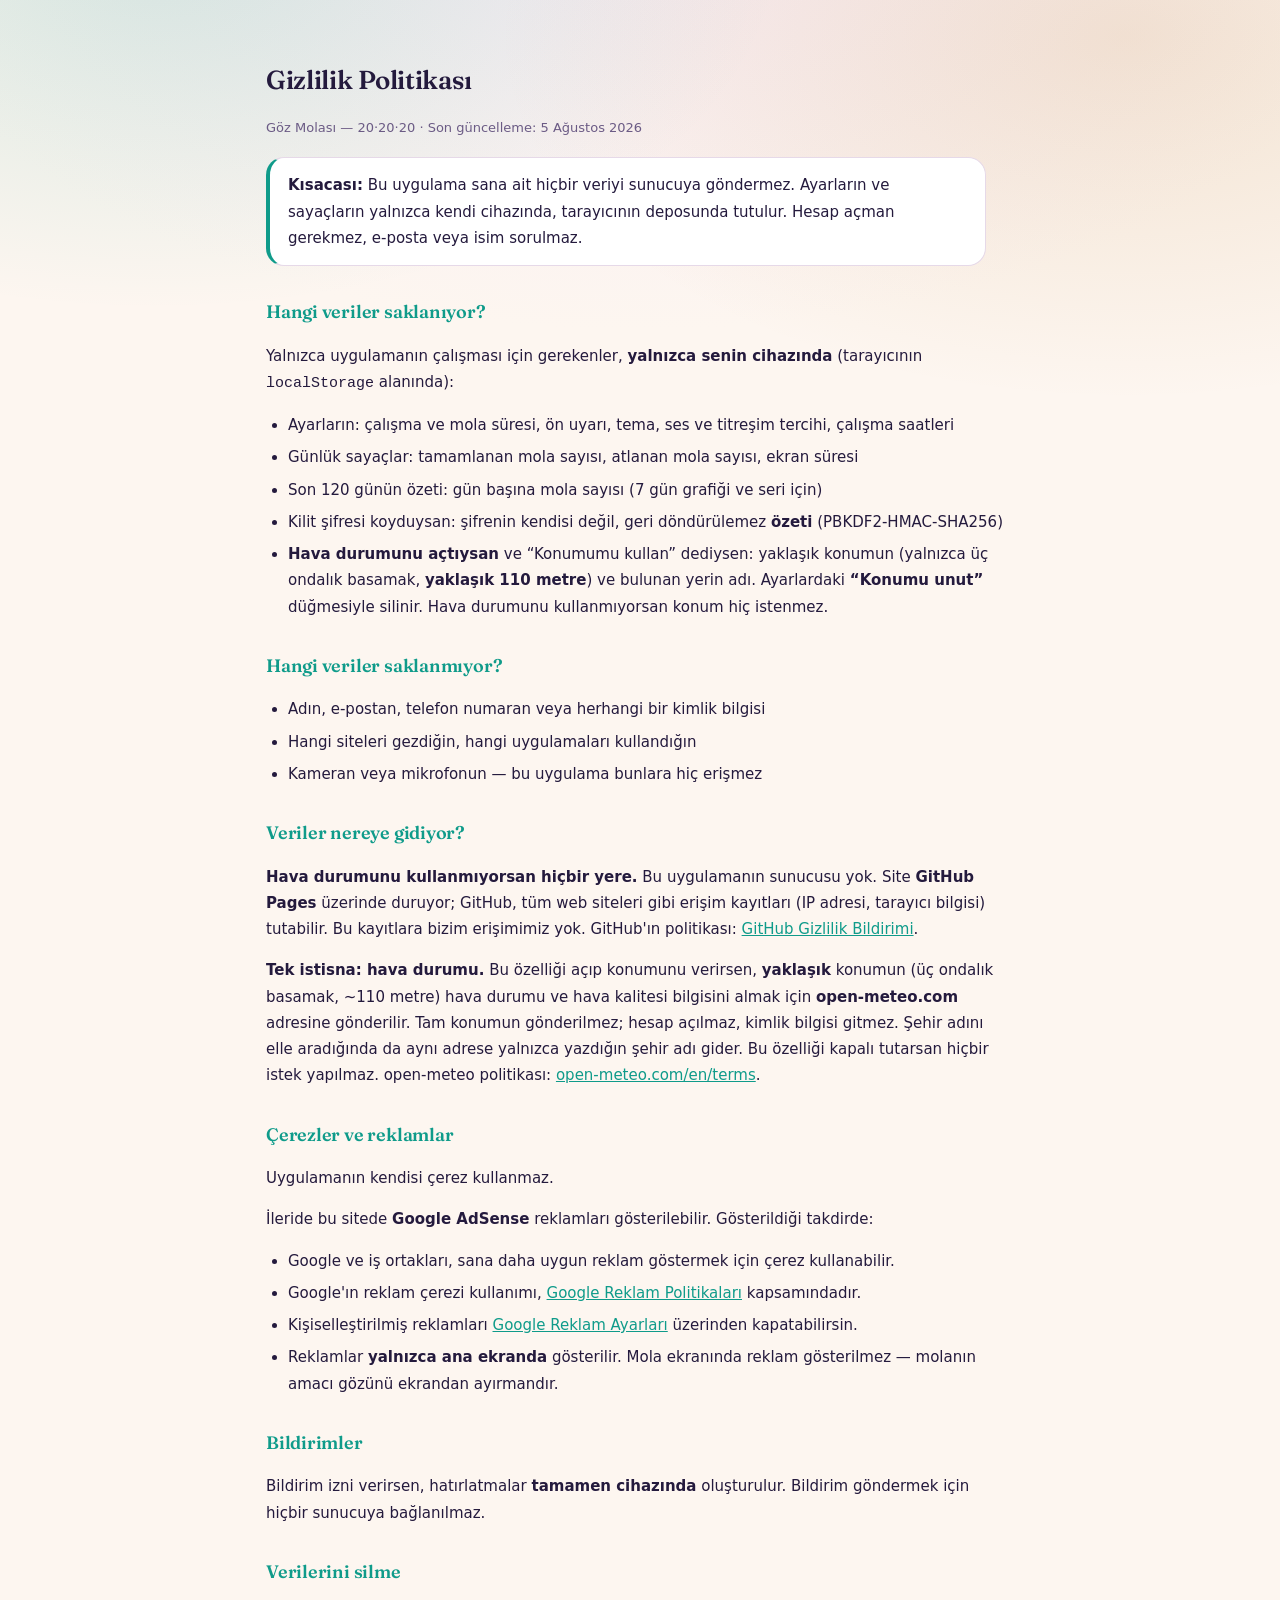
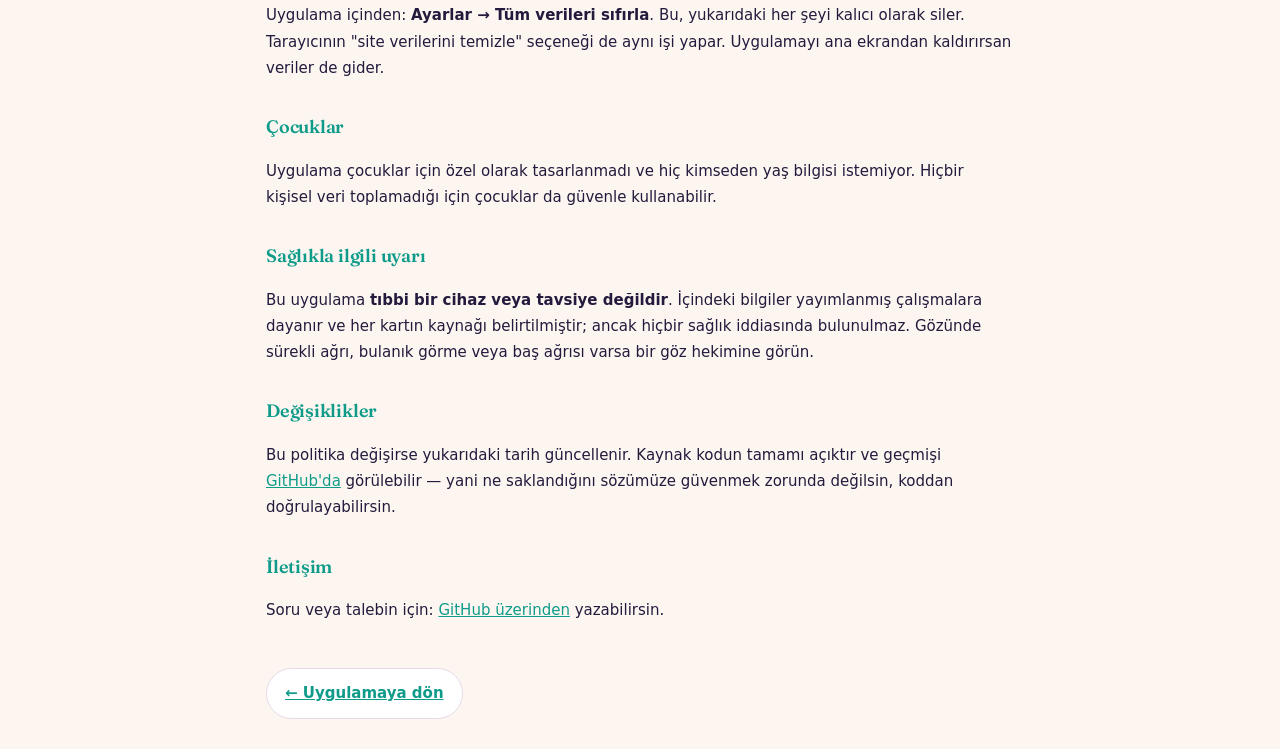
==== gizlilik.html @ 92edf92b "v244: "arka planda da say" tek dokunusluk dugme + yanlis yorum duzeltildi KULLANICI (07.09.2026): "a" ====
<!DOCTYPE html>
<html lang="tr">
<head>
<meta charset="utf-8">
<meta name="viewport" content="width=device-width, initial-scale=1, viewport-fit=cover">
<title>Gizlilik Politikası — Göz Molası</title>
<meta name="description" content="Göz Molası uygulamasının gizlilik politikası: hangi veriler saklanır, nerede saklanır, kimlerle paylaşılır.">
<meta name="theme-color" content="#141130">
<meta name="google-adsense-account" content="ca-pub-4471538043632173">
<link rel="icon" href="ikon-192.png">
<link rel="stylesheet" href="stil.css?s=v244">
<style>
  body { display: block; max-width: 780px; margin: 0 auto; }
  .metin { line-height: 1.75; font-size: 15px; }
  .metin h1 { font-size: 26px; margin: 24px 0 6px; }
  .metin h2 { font-size: 18px; margin: 30px 0 8px; color: var(--vurgu); }
  .metin p, .metin li { color: var(--yazi); }
  .metin ul { padding-left: 22px; }
  .metin li { margin-bottom: 6px; }
  .metin .tarih { color: var(--yazi-soluk); font-size: 13px; }
  .metin a { color: var(--vurgu); }
  .kutu {
    background: var(--kart); border: 1px solid var(--cizgi);
    border-left: 4px solid var(--vurgu);
    border-radius: var(--yuvarlak); padding: 14px 18px; margin: 18px 0;
  }
  .geri { display: inline-block; margin-top: 30px; }
</style>
<link rel="canonical" href="https://meteotr06.github.io/goz-molasi/gizlilik.html">
</head>
<body>
<main class="metin">
  <h1>Gizlilik Politikası</h1>
  <p class="tarih">Göz Molası — 20·20·20 · Son güncelleme: 5 Ağustos 2026</p>

  <div class="kutu">
    <b>Kısacası:</b> Bu uygulama sana ait hiçbir veriyi sunucuya göndermez.
    Ayarların ve sayaçların yalnızca kendi cihazında, tarayıcının deposunda
    tutulur. Hesap açman gerekmez, e-posta veya isim sorulmaz.
  </div>

  <h2>Hangi veriler saklanıyor?</h2>
  <p>Yalnızca uygulamanın çalışması için gerekenler, <b>yalnızca senin cihazında</b>
     (tarayıcının <code>localStorage</code> alanında):</p>
  <ul>
    <li>Ayarların: çalışma ve mola süresi, ön uyarı, tema, ses ve titreşim tercihi,
        çalışma saatleri</li>
    <li>Günlük sayaçlar: tamamlanan mola sayısı, atlanan mola sayısı, ekran süresi</li>
    <li>Son 120 günün özeti: gün başına mola sayısı (7 gün grafiği ve seri için)</li>
    <li>Kilit şifresi koyduysan: şifrenin kendisi değil, geri döndürülemez
        <b>özeti</b> (PBKDF2-HMAC-SHA256)</li>
    <li><b>Hava durumunu açtıysan</b> ve “Konumumu kullan” dediysen: yaklaşık
        konumun (yalnızca üç ondalık basamak, <b>yaklaşık 110 metre</b>) ve
        bulunan yerin adı. Ayarlardaki <b>“Konumu unut”</b> düğmesiyle silinir.
        Hava durumunu kullanmıyorsan konum hiç istenmez.</li>
  </ul>

  <h2>Hangi veriler saklanmıyor?</h2>
  <ul>
    <li>Adın, e-postan, telefon numaran veya herhangi bir kimlik bilgisi</li>
    <li>Hangi siteleri gezdiğin, hangi uygulamaları kullandığın</li>
    <li>Kameran veya mikrofonun — bu uygulama bunlara hiç erişmez</li>
  </ul>

  <h2>Veriler nereye gidiyor?</h2>
  <p><b>Hava durumunu kullanmıyorsan hiçbir yere.</b> Bu uygulamanın sunucusu yok. Site <b>GitHub Pages</b> üzerinde
     duruyor; GitHub, tüm web siteleri gibi erişim kayıtları (IP adresi, tarayıcı
     bilgisi) tutabilir. Bu kayıtlara bizim erişimimiz yok.
     GitHub'ın politikası:
     <a href="https://docs.github.com/site-policy/privacy-policies/github-privacy-statement"
        rel="noopener" target="_blank">GitHub Gizlilik Bildirimi</a>.</p>

  <p><b>Tek istisna: hava durumu.</b> Bu özelliği açıp konumunu verirsen,
     <b>yaklaşık</b> konumun (üç ondalık basamak, ~110 metre) hava durumu ve
     hava kalitesi bilgisini almak için <b>open-meteo.com</b> adresine
     gönderilir. Tam konumun gönderilmez; hesap açılmaz, kimlik bilgisi
     gitmez. Şehir adını elle aradığında da aynı adrese yalnızca yazdığın
     şehir adı gider. Bu özelliği kapalı tutarsan hiçbir istek yapılmaz.
     open-meteo politikası:
     <a href="https://open-meteo.com/en/terms" rel="noopener" target="_blank">open-meteo.com/en/terms</a>.</p>

  <h2>Çerezler ve reklamlar</h2>
  <p>Uygulamanın kendisi çerez kullanmaz.</p>
  <p>İleride bu sitede <b>Google AdSense</b> reklamları gösterilebilir. Gösterildiği
     takdirde:</p>
  <ul>
    <li>Google ve iş ortakları, sana daha uygun reklam göstermek için çerez
        kullanabilir.</li>
    <li>Google'ın reklam çerezi kullanımı,
        <a href="https://policies.google.com/technologies/ads" rel="noopener"
           target="_blank">Google Reklam Politikaları</a> kapsamındadır.</li>
    <li>Kişiselleştirilmiş reklamları
        <a href="https://adssettings.google.com" rel="noopener" target="_blank">Google
        Reklam Ayarları</a> üzerinden kapatabilirsin.</li>
    <li>Reklamlar <b>yalnızca ana ekranda</b> gösterilir. Mola ekranında reklam
        gösterilmez — molanın amacı gözünü ekrandan ayırmandır.</li>
  </ul>

  <h2>Bildirimler</h2>
  <p>Bildirim izni verirsen, hatırlatmalar <b>tamamen cihazında</b> oluşturulur.
     Bildirim göndermek için hiçbir sunucuya bağlanılmaz.</p>

  <h2>Verilerini silme</h2>
  <p>Uygulama içinden: <b>Ayarlar → Tüm verileri sıfırla</b>. Bu, yukarıdaki her şeyi
     kalıcı olarak siler. Tarayıcının "site verilerini temizle" seçeneği de aynı işi
     yapar. Uygulamayı ana ekrandan kaldırırsan veriler de gider.</p>

  <h2>Çocuklar</h2>
  <p>Uygulama çocuklar için özel olarak tasarlanmadı ve hiç kimseden yaş bilgisi
     istemiyor. Hiçbir kişisel veri toplamadığı için çocuklar da güvenle
     kullanabilir.</p>

  <h2>Sağlıkla ilgili uyarı</h2>
  <p>Bu uygulama <b>tıbbi bir cihaz veya tavsiye değildir</b>. İçindeki bilgiler
     yayımlanmış çalışmalara dayanır ve her kartın kaynağı belirtilmiştir; ancak
     hiçbir sağlık iddiasında bulunulmaz. Gözünde sürekli ağrı, bulanık görme veya
     baş ağrısı varsa bir göz hekimine görün.</p>

  <h2>Değişiklikler</h2>
  <p>Bu politika değişirse yukarıdaki tarih güncellenir. Kaynak kodun tamamı
     açıktır ve geçmişi
     <a href="https://github.com/meteotr06/goz-molasi" rel="noopener" target="_blank">GitHub'da</a>
     görülebilir — yani ne saklandığını sözümüze güvenmek zorunda değilsin,
     koddan doğrulayabilirsin.</p>

  <h2>İletişim</h2>
  <p>Soru veya talebin için:
     <a href="https://github.com/meteotr06/goz-molasi/issues" rel="noopener"
        target="_blank">GitHub üzerinden</a> yazabilirsin.</p>

  <a class="dugme geri" href="./index.html">← Uygulamaya dön</a>
</main>
</body>
</html>
---- stil.css ----
/* ============================================================
   STİL — Göz Molası
   Renkler tek yerde (:root) tanımlı. Birini değiştirince
   tüm uygulama değişir. Açık/koyu tema desteklenir.
   ============================================================ */

/* Renk seçimi bilinçli:
   Mola ekranı KOYU kalır — amaç gözü dinlendirmek, parlak bir ekran
   tam tersini yapar. Ama gri/siyah değil: gece mavisinden mora, oradan
   sıcak bir şafak tonuna giden bir gökyüzü. Vurgular sıcak (kehribar)
   ve nane yeşili; tek başına soğuk mavi klinik hissi veriyordu. */
:root {
  --zemin:       #141130;
  --zemin-2:     #1c1840;
  --kart:        #241f4d;
  --kart-2:      #2c2659;
  --cizgi:       #3a3268;
  --yazi:        #f2ecff;
  --yazi-soluk:  #a99bd0;
  --vurgu-ham:       #7ee0d2;   /* nane */
  --vurgu-koyu:  #04211c;
  --uyari-ham:       #ffc46b;   /* kehribar */
  --mola-ham:        #ffc46b;
  --mercan-ham:      #ff8f7a;
  --golge:       0 14px 38px rgba(8, 4, 30, 0.5);
  --yuvarlak:    18px;

  /* Mola ekranının gökyüzü gradyanı — her temada koyu kalır */
  --mola-1-ham: #0c1533; --mola-2-ham: #1b1a46; --mola-3-ham: #2f2154;
  --mola-4-ham: #4a2a56; --mola-5-ham: #6b3350;
  --mola-yazi: #fdf3ff; --mola-soluk: #c3a8d8;
}

/* Sistem açık temadaysa ve kullanıcı elle koyu seçmediyse */
@media (prefers-color-scheme: light) {
  :root:not([data-tema="koyu"]) {
    --zemin:      #fdf6f0;   /* sıcak krem */
    --zemin-2:    #f7ebf3;
    --kart:       #ffffff;
    --kart-2:     #f7f2fb;
    --cizgi:      #e6d9e8;
    --yazi:       #241a3d;
    --yazi-soluk: #6b5b85;
    --vurgu-ham:      #0f9b8a;
    --vurgu-koyu: #04211c;
    --uyari-ham:      #b06a12;
    --mola-ham:       #b06a12;
    --mercan-ham:     #d1543c;
    --golge:      0 12px 32px rgba(90, 50, 110, 0.13);
  }
}

/* ============================================================
   TEMALAR — masaüstü sürümüyle aynı beş palet.
   Mola ekranı her temada KOYU kalır: amaç gözü dinlendirmek,
   parlak bir ekran tam tersini yapar.
   ============================================================ */
:root[data-tema="okyanus"] {
  --zemin: #0a1826;  --zemin-2: #102538;  --kart: #16304a;  --kart-2: #1d3d5c;
  --cizgi: #28527a;  --yazi: #e9f4ff;     --yazi-soluk: #93b6d4;
  --vurgu-ham: #5fd3e8;  --vurgu-koyu: #062330; --uyari-ham: #ffb877; --mola-ham: #ffb877;
  --mercan-ham: #ff9b7a;
  --mola-1-ham: #04121f; --mola-2-ham: #0a2338; --mola-3-ham: #123a52; --mola-4-ham: #1b5266; --mola-5-ham: #2d6b6e;
  --mola-yazi: #eaf7ff; --mola-soluk: #9dc6dd;
}
:root[data-tema="orman"] {
  --zemin: #0f1c17;  --zemin-2: #152a22;  --kart: #1b382c;  --kart-2: #224638;
  --cizgi: #2f5c48;  --yazi: #ecf7f0;     --yazi-soluk: #9ec4ae;
  --vurgu-ham: #8fe08a;  --vurgu-koyu: #0a2312; --uyari-ham: #ffd27a; --mola-ham: #ffd27a;
  --mercan-ham: #ffab6b;
  --mola-1-ham: #08150f; --mola-2-ham: #0e251a; --mola-3-ham: #163a27; --mola-4-ham: #245139; --mola-5-ham: #40643a;
  --mola-yazi: #f0fbf2; --mola-soluk: #a8ceb6;
}
:root[data-tema="safak"] {
  --zemin: #1d1220;  --zemin-2: #2a1729;  --kart: #361d33;  --kart-2: #43253d;
  --cizgi: #5a3450;  --yazi: #ffeef4;     --yazi-soluk: #d3a4bb;
  --vurgu-ham: #ff9eb5;  --vurgu-koyu: #3a0d1e; --uyari-ham: #ffd08a; --mola-ham: #ffd08a;
  --mercan-ham: #ffab8f;
  --mola-1-ham: #150a16; --mola-2-ham: #2a1226; --mola-3-ham: #472034; --mola-4-ham: #6b3140; --mola-5-ham: #8f4a44;
  --mola-yazi: #fff2f6; --mola-soluk: #dbb0c2;
}

:root[data-tema="gunbatimi"] {
  --zemin: #231318;  --zemin-2: #31191c;  --kart: #3d2124;  --kart-2: #4b292a;
  --cizgi: #653a37;  --yazi: #fff0ea;     --yazi-soluk: #d5a89b;
  --vurgu-ham: #ffb08a;  --vurgu-koyu: #3a1508; --uyari-ham: #ffd68a; --mola-ham: #ffd68a;
  --mercan-ham: #ff8f6b;
  --mola-1-ham: #190b10; --mola-2-ham: #30141a; --mola-3-ham: #542323; --mola-4-ham: #7d3a2c; --mola-5-ham: #a55a36;
  --mola-yazi: #fff4ec; --mola-soluk: #dcb1a0;
}
:root[data-tema="buz"] {
  --zemin: #0d1620;  --zemin-2: #13212e;  --kart: #1a2c3d;  --kart-2: #22384c;
  --cizgi: #2f4d68;  --yazi: #eaf4fb;     --yazi-soluk: #9db8cc;
  --vurgu-ham: #a8dcf0;  --vurgu-koyu: #08202c; --uyari-ham: #ffd9a0; --mola-ham: #ffd9a0;
  --mercan-ham: #ffb38a;
  --mola-1-ham: #060e16; --mola-2-ham: #0d1c28; --mola-3-ham: #16303f; --mola-4-ham: #204558; --mola-5-ham: #365e6f;
  --mola-yazi: #f0f9ff; --mola-soluk: #a9c6d8;
}
:root[data-tema="lavanta"] {
  --zemin: #181530;  --zemin-2: #211c42;  --kart: #2b2454;  --kart-2: #352c66;
  --cizgi: #463b80;  --yazi: #f0ecff;     --yazi-soluk: #b0a4dc;
  --vurgu-ham: #c0a9ff;  --vurgu-koyu: #1b0d3d; --uyari-ham: #ffd28f; --mola-ham: #ffd28f;
  --mercan-ham: #ffa8c4;
  --mola-1-ham: #0f0c22; --mola-2-ham: #1b1640; --mola-3-ham: #2d245e; --mola-4-ham: #443577; --mola-5-ham: #61478a;
  --mola-yazi: #f6f2ff; --mola-soluk: #bfb0e4;
}
:root[data-tema="komur"] {
  --zemin: #141416;  --zemin-2: #1c1c1f;  --kart: #242427;  --kart-2: #2e2e32;
  --cizgi: #3d3d42;  --yazi: #f0f0f2;     --yazi-soluk: #a5a5ad;
  --vurgu-ham: #d8d8de;  --vurgu-koyu: #151517; --uyari-ham: #c8b48a; --mola-ham: #c8b48a;
  --mercan-ham: #c99a80;
  --mola-1-ham: #0a0a0b; --mola-2-ham: #161618; --mola-3-ham: #232326; --mola-4-ham: #323236; --mola-5-ham: #434349;
  --mola-yazi: #f4f4f6; --mola-soluk: #adadb5;
}

/* Paletteki üç boşluk: sıcak kırmızı, sıcak nötr ve ikinci bir
   açık tema. Kömür renksiz ve soğuk; bakır onun sıcak karşılığı. */
/* Simgenin paletiyle aynı: alacakaranlıkta su. Doygunluk bilerek
   düşük — uygulamanın işi gözü dinlendirmek, uyarmak değil. */
:root[data-tema="dinginlik"] {
  --zemin: #102830;  --zemin-2: #16353f;  --kart: #1c4149;  --kart-2: #234e57;
  --cizgi: #2f646c;  --yazi: #e8f2ef;     --yazi-soluk: #9fbfba;
  --vurgu-ham: #8fd8c8; --vurgu-koyu: #06231f;
  --uyari-ham: #f0cfa0; --mola-ham: #f0cfa0; --mercan-ham: #e8a38f;
  --mola-1-ham: #081a20; --mola-2-ham: #0f2b33; --mola-3-ham: #174049;
  --mola-4-ham: #21575e; --mola-5-ham: #2f6f70;
  --mola-yazi: #eef7f4; --mola-soluk: #a8c9c4;
}

:root[data-tema="kiraz"] {
  --zemin: #1a0f14;  --zemin-2: #26151b;  --kart: #331b22;  --kart-2: #40232a;
  --cizgi: #57323a;  --yazi: #ffeef1;     --yazi-soluk: #d0a3ac;
  --vurgu-ham: #ff9aa8; --vurgu-koyu: #3d0d18;
  --uyari-ham: #ffcf8a; --mola-ham: #ffcf8a; --mercan-ham: #ff8f80;
  --mola-1-ham: #120810; --mola-2-ham: #241019; --mola-3-ham: #401b26;
  --mola-4-ham: #612635; --mola-5-ham: #8a3a44;
  --mola-yazi: #fff0f3; --mola-soluk: #d9adb8;
}
:root[data-tema="bakir"] {
  --zemin: #191512;  --zemin-2: #221d18;  --kart: #2c251e;  --kart-2: #372e26;
  --cizgi: #4b3f33;  --yazi: #f8f2e9;     --yazi-soluk: #bfae97;
  --vurgu-ham: #e8b478; --vurgu-koyu: #2a1a0a;
  --uyari-ham: #f5d49a; --mola-ham: #f5d49a; --mercan-ham: #e09a75;
  --mola-1-ham: #0f0c09; --mola-2-ham: #1b1611; --mola-3-ham: #2b231a;
  --mola-4-ham: #3e3123; --mola-5-ham: #56422c;
  --mola-yazi: #fbf5ec; --mola-soluk: #c4b39c;
}
:root[data-tema="kagit"] {
  --zemin: #faf7f2;  --zemin-2: #f2ede4;  --kart: #ffffff;  --kart-2: #f7f3ec;
  --cizgi: #e2dace;  --yazi: #2a2620;     --yazi-soluk: #6b6252;
  --vurgu-ham: #0f9280; --vurgu-koyu: #00120e;
  --uyari-ham: #9a6410; --mola-ham: #9a6410; --mercan-ham: #b8503a;
  --golge: 0 12px 32px rgba(90, 70, 40, 0.12);
  --mola-1-ham: #0f0c09; --mola-2-ham: #1b1611; --mola-3-ham: #2b231a;
  --mola-4-ham: #3e3123; --mola-5-ham: #56422c;
  --mola-yazi: #fbf5ec; --mola-soluk: #c4b39c;
}

/* ---- AÇIK TEMALAR ----
   Uygulama ilk açıldığında beyaz gelir. Ana ekranın aydınlık olması
   mola ekranıyla çelişmiyor: mola ekranı HER temada koyu kalıyor,
   çünkü asıl iş orada. */
:root[data-tema="beyaz"] {
  --zemin: #ffffff;  --zemin-2: #f4f6f7;  --kart: #ffffff;  --kart-2: #f2f5f6;
  --cizgi: #dfe5e6;  --yazi: #16232a;     --yazi-soluk: #5a6b72;
  --vurgu-ham: #0f8c78; --vurgu-koyu: #00120e;
  --uyari-ham: #9a6410; --mola-ham: #9a6410; --mercan-ham: #b8503a;
  --golge: 0 10px 28px rgba(22, 40, 48, 0.10);
  --mola-1-ham: #081a20; --mola-2-ham: #0f2b33; --mola-3-ham: #174049;
  --mola-4-ham: #21575e; --mola-5-ham: #2f6f70;
  --mola-yazi: #eef7f4; --mola-soluk: #a8c9c4;
}
:root[data-tema="kum"] {
  --zemin: #fbf7f0;  --zemin-2: #f4ede1;  --kart: #ffffff;  --kart-2: #f7f1e7;
  --cizgi: #e5dccb;  --yazi: #2b2419;     --yazi-soluk: #6d6151;
  /* Ölçtüm: #a06a12 + koyu yazı 4.01 veriyordu (eşik 4.5).
     Vurgu bir tık koyulaşıp yazı beyaza döndü: 5.62. */
  --vurgu-ham: #8f5d0c; --vurgu-koyu: #ffffff;
  --uyari-ham: #8a5a1c; --mola-ham: #8a5a1c; --mercan-ham: #b05436;
  --golge: 0 10px 28px rgba(90, 70, 40, 0.11);
  --mola-1-ham: #100c07; --mola-2-ham: #1d160e; --mola-3-ham: #2f2317;
  --mola-4-ham: #453221; --mola-5-ham: #5e442b;
  --mola-yazi: #fbf5ec; --mola-soluk: #c8b69c;
}
:root[data-tema="gokyuzu"] {
  --zemin: #f6faff;  --zemin-2: #eaf2fb;  --kart: #ffffff;  --kart-2: #eff5fd;
  --cizgi: #d8e4f2;  --yazi: #17222f;     --yazi-soluk: #566577;
  --vurgu-ham: #1668a8; --vurgu-koyu: #ffffff;
  --uyari-ham: #96590d; --mola-ham: #96590d; --mercan-ham: #b04a49;
  --golge: 0 10px 28px rgba(30, 60, 100, 0.11);
  --mola-1-ham: #071019; --mola-2-ham: #0d1e2e; --mola-3-ham: #163047;
  --mola-4-ham: #204561; --mola-5-ham: #2f5d78;
  --mola-yazi: #eff6fd; --mola-soluk: #a6c0d8;
}
:root[data-tema="zeytin"] {
  --zemin: #f7f8f1;  --zemin-2: #edf0e3;  --kart: #ffffff;  --kart-2: #f2f5ea;
  --cizgi: #dde2ce;  --yazi: #1f2718;     --yazi-soluk: #5c6650;
  /* Ölçtüm: #4c7a26 + koyu yazı 3.64 veriyordu. Beyaz yazı: 6.25. */
  --vurgu-ham: #436b20; --vurgu-koyu: #ffffff;
  --uyari-ham: #8d6410; --mola-ham: #8d6410; --mercan-ham: #a85a34;
  --golge: 0 10px 28px rgba(60, 80, 40, 0.11);
  --mola-1-ham: #0b1109; --mola-2-ham: #151f11; --mola-3-ham: #23331b;
  --mola-4-ham: #344828; --mola-5-ham: #4a5f34;
  --mola-yazi: #f2f7ee; --mola-soluk: #b3c4a6;
}

/* Kullanıcı ayarlardan elle açık tema seçtiyse */
:root[data-tema="acik"] {
  --zemin:      #fdf6f0;
  --zemin-2:    #f7ebf3;
  --kart:       #ffffff;
  --kart-2:     #f7f2fb;
  --cizgi:      #e6d9e8;
  --yazi:       #241a3d;
  --yazi-soluk: #6b5b85;
  --vurgu-ham:      #0f9b8a;
  --vurgu-koyu: #04211c;
  --uyari-ham:      #b06a12;
  --mola-ham:       #b06a12;
  --mercan-ham:     #d1543c;
  --golge:      0 12px 32px rgba(90, 50, 110, 0.13);
  /* Açık tema seçilse bile mola ekranı koyu kalır: göz dinlenecek */
  --mola-1-ham: #101a33; --mola-2-ham: #1d2a4d; --mola-3-ham: #2f3d63;
  --mola-4-ham: #455073; --mola-5-ham: #5c6482;
  --mola-yazi: #f4f8ff; --mola-soluk: #b9c6e0;
}

/* ============================================================
   CANLILIK

   Tema paletleri yukarıda HAM olarak duruyor (--vurgu-ham vb.).
   Gerçek renkler burada, kullanıcının seçtiği canlılığa göre
   türetiliyor.

   Neden OKLCH? Bu renk uzayında "l" algılanan açıklık, "c" ise
   doygunluk. Yalnızca c'yi çarpıyoruz, l'ye dokunmuyoruz — yani
   renk canlanır ya da soluklaşır ama yazı/zemin kontrastı yerinde
   kalır. RGB'de doygunluğu artırmak açıklığı da kaydırıyor ve
   okunaklılık bozuluyordu.

   Desteklemeyen tarayıcı ham rengi olduğu gibi alır; hiçbir şey
   bozulmaz, sadece kaydırıcı işe yaramaz.
   ============================================================ */
:root {
  --canlilik: 1;

  --vurgu:  var(--vurgu-ham);
  --uyari:  var(--uyari-ham);
  --mercan: var(--mercan-ham);
  --mola:   var(--mola-ham);
  --mola-1: var(--mola-1-ham); --mola-2: var(--mola-2-ham);
  --mola-3: var(--mola-3-ham); --mola-4: var(--mola-4-ham);
  --mola-5: var(--mola-5-ham);
}

@supports (color: oklch(from white l c h)) {
  :root {
    --vurgu:  oklch(from var(--vurgu-ham)  l calc(c * var(--canlilik)) h);
    --uyari:  oklch(from var(--uyari-ham)  l calc(c * var(--canlilik)) h);
    --mercan: oklch(from var(--mercan-ham) l calc(c * var(--canlilik)) h);
    --mola:   oklch(from var(--mola-ham)   l calc(c * var(--canlilik)) h);

    /* Mola ekranının gökyüzü gradyanı da canlılığa uyuyor.
       Burada çarpanı biraz kısıyoruz: mola ekranı 20 saniye boyunca
       tam ekran duruyor, en canlı ayarda bile gözü yormamalı. */
    --mola-1: oklch(from var(--mola-1-ham) l calc(c * (1 + (var(--canlilik) - 1) * 0.6)) h);
    --mola-2: oklch(from var(--mola-2-ham) l calc(c * (1 + (var(--canlilik) - 1) * 0.6)) h);
    --mola-3: oklch(from var(--mola-3-ham) l calc(c * (1 + (var(--canlilik) - 1) * 0.6)) h);
    --mola-4: oklch(from var(--mola-4-ham) l calc(c * (1 + (var(--canlilik) - 1) * 0.6)) h);
    --mola-5: oklch(from var(--mola-5-ham) l calc(c * (1 + (var(--canlilik) - 1) * 0.6)) h);
  }
}


* { box-sizing: border-box; }

html, body { margin: 0; padding: 0; }

body {
  background:
    radial-gradient(900px 520px at 12% -6%, color-mix(in srgb, var(--vurgu) 16%, transparent), transparent 70%),
    radial-gradient(900px 520px at 88% 4%, color-mix(in srgb, var(--uyari) 14%, transparent), transparent 70%),
    radial-gradient(1100px 600px at 50% -10%, var(--zemin-2), transparent 70%),
    var(--zemin);
  background-attachment: fixed;
  /* Uygulama gibi dursun: metin seçimi ve sürükleyerek yenileme kapalı */
  -webkit-user-select: none;
  user-select: none;
  overscroll-behavior-y: contain;
  color: var(--yazi);
  font-family: "Segoe UI", system-ui, -apple-system, Roboto, "Helvetica Neue", sans-serif;
  -webkit-font-smoothing: antialiased;
  display: flex;
  flex-direction: column;
  align-items: center;
  min-height: 100dvh;          /* mobil tarayıcı çubuğunu hesaba katar */
  /* Telefonun çentiği ve alt çubuğu içeriği kesmesin.
     DİKKAT: bu satırlar kısayol `padding`ten SONRA gelmeli, yoksa
     kısayol bunları eziyor ve çentik koruması hiç çalışmıyor. */
  padding: max(18px, env(safe-area-inset-top))
           max(16px, env(safe-area-inset-right))
           max(32px, env(safe-area-inset-bottom))
           max(16px, env(safe-area-inset-left));
  gap: 16px;
  overflow-x: hidden;
  -webkit-tap-highlight-color: transparent;
}

/* ---------------- Üst şerit ---------------- */
.ust {
  width: 100%;
  max-width: 720px;
  display: flex;
  align-items: center;
  gap: 10px;
}
.marka {
  display: flex;
  align-items: center;
  gap: 10px;
  font-weight: 700;
  letter-spacing: 0.2px;
  margin-right: auto;
}
.marka img { width: 30px; height: 30px; border-radius: 8px; }
.marka small {
  display: block;
  font-weight: 500;
  font-size: 0.6875rem;
  color: var(--yazi-soluk);
  letter-spacing: 0.6px;
}

/* ---------------- Düğmeler ---------------- */
.dugme {
  appearance: none;
  border: 1px solid var(--cizgi);
  background: var(--kart);
  color: var(--yazi);
  font: inherit;
  font-weight: 600;
  padding: 11px 18px;
  border-radius: 999px;
  cursor: pointer;
  transition: transform 0.12s ease, background 0.2s ease, border-color 0.2s ease;
  display: inline-flex;
  align-items: center;
  gap: 8px;
  min-height: 44px;            /* parmakla rahat basılsın */
}
.dugme:hover { border-color: var(--vurgu); }
.dugme:active { transform: scale(0.97); }
.dugme:focus-visible { outline: 3px solid var(--vurgu); outline-offset: 2px; }
.dugme.ana {
  background: var(--vurgu);
  border-color: var(--vurgu);
  /* Yazi rengi SABIT DEGIL: kullanici kendi vurgu rengini secebiliyor
     ve `--vurgu` burada ZEMIN. Sabit koyu yazi, koyu bir vurguda
     okunmaz kaliyordu - olculdu: #111111 vurguda karsitlik 1,04.
     `--vurgu-yazi` JS'te rengin parlakligindan hesaplaniyor; ayarli
     degilse eski sabit deger yedek olarak kaliyor. */
  color: var(--vurgu-yazi, #001a16);
}
/* İkincil, dar düğmeler — yine de parmakla basılabilir kalsın */
.dugme.kucuk { padding: 9px 14px; min-height: 40px; font-size: 0.8125rem; }
.dugme.sade { background: transparent; }
/* min-width ve flex-shrink:0 SART. width:44px yaziyordu ama ust serit
   bir flex satiri; dar ekranda tarayici dugmeleri 41px'e kadar
   sikistiriyordu. WCAG 2.5.8 alt siniri 44x44. */
.dugme.yuvarlak {
  padding: 11px; width: 44px; min-width: 44px; min-height: 44px;
  flex: 0 0 auto; justify-content: center;
}

/* ---------------- Sayaç kartı ---------------- */
.sayac-kart {
  width: 100%;
  max-width: 720px;
  background: linear-gradient(155deg, var(--kart-2), var(--kart) 60%);
  border: 1px solid var(--cizgi);
  border-radius: 28px;
  box-shadow: var(--golge);
  padding: 28px 22px 24px;
  display: flex;
  flex-direction: column;
  align-items: center;
  gap: 16px;
}

.halka-kutu { position: relative; width: min(66vw, 260px); aspect-ratio: 1; }
/* Halkanın arkasında yumuşak ışık — düz zemin cansız duruyordu */
.halka-kutu::before {
  content: "";
  position: absolute;
  inset: 12%;
  border-radius: 50%;
  background: radial-gradient(circle, color-mix(in srgb, var(--vurgu) 26%, transparent), transparent 68%);
  pointer-events: none;
}
.halka { width: 100%; height: 100%; transform: rotate(-90deg); }
.halka .iz   { fill: none; stroke: var(--cizgi); stroke-width: 10; }
.halka .dolu {
  fill: none;
  stroke: var(--vurgu);
  stroke-width: 10;
  stroke-linecap: round;
  transition: stroke-dashoffset 0.25s linear, stroke 0.4s ease;
}
body[data-durum="uyari"] .halka .dolu { stroke: var(--uyari); }

.halka-ic {
  position: absolute;
  inset: 0;
  display: flex;
  flex-direction: column;
  align-items: center;
  justify-content: center;
  gap: 2px;
}
.sure {
    /* CLAMP ALT SINIRLARI BILEREK px.

     px->rem donusumunde bunlar da rem yapilmisti. Olculdu
     (28.08.2026, 360x640 + %200 yazi): alt sinir kokle buyuyunce
     taban 38px yerine 76px oluyor; sayac halkasi (`.halka-ic`)
     238px'e cikip sikisamiyor ve sayfayi YATAY KAYDIRIYOR.

     Bu alti bildirim zaten duyarli - ortadaki `vw`/`vh` ekrana gore
     olcekliyor. Kullanicinin "yazilari buyut" ayarinin asil hedefi
     govde yazisi; ekran boyu sayaci ayrica buyutmek gerekmiyor. */
  font-size: clamp(38px, 12vw, 56px);
  font-weight: 700;
  font-variant-numeric: tabular-nums;
  letter-spacing: -1px;
  line-height: 1;
}
.durum-yazi {
  font-size: 0.8125rem;
  color: var(--yazi-soluk);
  text-transform: uppercase;
  letter-spacing: 1.4px;
  font-weight: 600;
}

.dugme-sirasi { display: flex; flex-wrap: wrap; gap: 10px; justify-content: center; }

/* ---------------- İstatistik ---------------- */
.istatistik {
  width: 100%;
  max-width: 720px;
  display: grid;
  grid-template-columns: repeat(3, 1fr);
  gap: 10px;
}
.kutucuk {
  background: linear-gradient(160deg, var(--kart-2), var(--kart));
  border: 1px solid var(--cizgi);
  border-radius: var(--yuvarlak);
  padding: 16px 12px;
  text-align: center;
  box-shadow: 0 4px 14px rgba(8, 4, 30, 0.22);
}
.kutucuk b {
  display: block;
  font-size: 1.375rem;
  font-variant-numeric: tabular-nums;
  letter-spacing: -0.4px;
}
.kutucuk span { font-size: 0.75rem; color: var(--yazi-soluk); }

/* ---------------- Son 7 gün ---------------- */
.hafta-kart {
  width: 100%;
  max-width: 720px;
  background: linear-gradient(160deg, var(--kart-2), var(--kart));
  border: 1px solid var(--cizgi);
  border-radius: var(--yuvarlak);
  padding: 16px 18px 14px;
  box-shadow: 0 4px 14px rgba(8, 4, 30, 0.22);
}
.hafta-ust {
  display: flex;
  align-items: center;
  justify-content: space-between;
  gap: 10px;
  margin-bottom: 14px;
}
.hafta-ust h3 { margin: 0; font-size: 0.9375rem; }
.seri { font-size: 0.8125rem; font-weight: 700; color: var(--vurgu); white-space: nowrap; }

/* ---------------- Son 7 gün grafiği ----------------
   Satır yükseklikleri SABİT: sayı 15px, çubuk alanı 92px, gün adı 16px.
   Böylece çubuğun %'si sadece çubuk alanına göre hesaplanıyor ve hedef
   çizgisi tam olması gereken yere oturuyor. (Önceden çubuk tüm hücrenin
   %'siydi, etiketler de aynı hücredeydi; hedef çizgisi ancak
   "calc(%X - Ypx + 18px)" gibi bir düzeltmeyle tutturulabiliyordu.) */
.hafta-grafik {
  --cubuk-alan: 92px;
  position: relative;
  display: grid;
  grid-template-columns: repeat(7, 1fr);
  gap: 6px;
}
.gun {
  display: grid;
  grid-template-rows: 15px var(--cubuk-alan) 16px;
  align-items: end;
  justify-items: center;
  gap: 4px;
}
.cubuk-alan { position: relative; width: 100%; height: 100%; display: flex; align-items: flex-end; justify-content: center; }
.gun i {
  display: block;
  width: 100%;
  max-width: 34px;
  border-radius: 6px 6px 3px 3px;
  background: var(--cizgi);
  min-height: 3px;
  transition: height .4s ease, background-color .3s ease;
}
.gun.hedefte i { background: var(--vurgu); }
.gun.bugun i    { background: var(--uyari); }
.gun.bugun.hedefte i { background: var(--vurgu); }
.gun b { font-size: 0.6875rem; font-variant-numeric: tabular-nums; color: var(--yazi-soluk); }
.gun.hedefte b { color: var(--vurgu); }
.gun span { font-size: 0.6875rem; color: var(--yazi-soluk); }
.gun.bugun span { color: var(--yazi); font-weight: 700; }

/* Hedef çizgisi — çubuk alanının içinde, JS yüzdeyi veriyor.
   19px = gün adı satırı (16) + boşluk (4) eksi 1px kenarlık payı. */
/* Ortalama çizgisi: DÜZ ve vurgu renginde.
   Hedef çizgisi kesikli ve soluk; iki kesikli çizgi yan yana ayırt
   edilemezdi. Renk tek başına anlatmıyor — biçim de farklı. */
.ortalama-cizgi {
  position: absolute;
  left: 0; right: 0;
  bottom: calc(19px + var(--ort-oran, .5) * var(--cubuk-alan));
  border-top: 2px solid var(--vurgu);
  opacity: .40;
  pointer-events: none;
}

.hedef-cizgi {
  position: absolute;
  left: 0; right: 0;
  bottom: calc(19px + var(--hedef-oran, .5) * var(--cubuk-alan));
  border-top: 1px dashed var(--yazi-soluk);
  opacity: .45;
  pointer-events: none;
}

/* Hiç veri yokken 7 tane 3 piksellik kütük göstermek bozuk duruyordu */
.hafta-bos {
  grid-column: 1 / -1;          /* yoksa 7 sütunlu grid'in ilk sütununa sıkışıyor */
  margin: 0;
  display: flex; align-items: center; justify-content: center;
  height: calc(var(--cubuk-alan, 92px) + 35px);
  padding: 0 12px;
  font-size: 0.8125rem; line-height: 1.5; text-align: center;
  color: var(--yazi-soluk);
}

@media (prefers-reduced-motion: reduce) {
  .gun i { transition: none; }
}

/* ---------------- Bilgi kartı (ana ekran) ---------------- */
.bilgi-kart {
  width: 100%;
  max-width: 720px;
  background: var(--kart);
  border: 1px solid var(--cizgi);
  border-left: 4px solid var(--vurgu);
  border-radius: var(--yuvarlak);
  padding: 16px 18px;
}
.bilgi-kart h3 { margin: 0 0 6px; font-size: 0.9375rem; }

/* "NELER DEGISTI" KARTI. `index.html` ve `arayuz.js` `.kutu` ve
   `.kutu-baslik` siniflarini kullaniyordu ama stil dosyasinda BU
   SECICILER HIC YOKTU: bolum, ustundeki butun bilgi kartlarinin
   aksine cercevesiz, zeminsiz ve genisligi sinirsiz duruyordu.
   Ayni gorunum icin ayni degerler -- `.bilgi-kart` ile birebir. */
.kutu {
  width: 100%;
  max-width: 720px;
  background: var(--kart);
  border: 1px solid var(--cizgi);
  border-left: 4px solid var(--vurgu);
  border-radius: var(--yuvarlak);
  padding: 16px 18px;
}
.kutu-baslik { margin: 0 0 6px; font-size: 0.9375rem; }

/* SAAT CIFTI. Ucu de ayni isi yapiyor ama ikisi satir ici stille,
   biri hic stilsiz yazilmisti: hafta sonu cifti bosluksuz ve
   ayirac siz duruyordu. Tek tanim, uc yer. */
.saat-ikili {
  display: flex;
  gap: 8px;
  align-items: center;
}
.bilgi-kart p  { margin: 0; font-size: 0.875rem; line-height: 1.55; color: var(--yazi-soluk); }
.kaynak { display: block; margin-top: 8px; font-size: 0.71875rem; color: var(--yazi-soluk); opacity: 0.85; }

/* ---------------- Uyarı balonu ---------------- */
.uyari-balon {
  position: fixed;
  left: 50%;
  bottom: 24px;
  transform: translate(-50%, 140%);
  z-index: 40;
  background: var(--kart);
  border: 1px solid var(--uyari);
  border-radius: 999px;
  box-shadow: var(--golge);
  padding: 12px 14px 12px 20px;
  display: flex;
  align-items: center;
  gap: 14px;
  transition: transform 0.35s cubic-bezier(0.2, 0.9, 0.3, 1.2),
              visibility 0s 0.35s;
  /* KAPALIYKEN SEKME SIRASINDAN DA CIKIYOR.
     Balon yalnizca ekran DISINA itiliyordu; `visibility` acik kaldigi
     icin icindeki "5 dk ertele" dugmesi odaklanabilir kaliyordu.
     OLCULDU: 30 odaklanabilir ogenin 29.'su; Tab'la oraya varip
     Enter'a basan biri gormedigi bir dugmeye basiyor ve sayac
     1199 sn'den 299 sn'ye dusuyordu - "ertele" dugmesi molayi on bes
     dakika ONE cekiyordu. Ekran okuyucu da olmayan bir dugmeyi
     okuyordu.
     Gecis suresi kadar gecikme: kayip animasyonu bitsin, sonra
     agactan cikssin. */
  visibility: hidden;
  max-width: calc(100vw - 24px);
}
.uyari-balon.acik {
  transform: translate(-50%, 0);
  visibility: visible;
  transition: transform 0.35s cubic-bezier(0.2, 0.9, 0.3, 1.2),
              visibility 0s;
}
/* `nowrap` KALDIRILDI — yazı sarabilsin.

   Ölçüldü (28.08.2026, %200 yazı): uyarı yazısı 398px'e çıkıyor,
   balon 331px; satır kırılamadığı için yazı balonun VE EKRANIN
   dışına taşıyordu (sağ kenar 426, çerçeve 345). Yazıyı büyüten
   kullanıcı tam da göz zorluğu çeken kullanıcı, ve uygulamanın ana
   uyarısını okuyamıyordu — bu bir görünüm tercihi değil, işlev kaybı.

   Tek başına kaldırmak YETMİYOR: balonun genişliği içeriğe bağlı
   olduğu için satır kırılınca balon da daralıyor ve yazı gereksiz
   yere dört satıra iniyordu. Onun için aşağıda `width: max-content`
   var — bugünkü genişliği aynen koruyup üst sınırın içinde sarmayı
   sağlıyor. */
.uyari-balon b { font-size: 0.875rem; }

/* HIDDEN HER ZAMAN KAZANIR.
   HTML'in `hidden` özniteliğinin varsayılan kuralı `display: none`,
   ama sınıfa yazılan her `display` onu eziyor. .durum-notu ve
   .guncelleme-serit'e `display: flex` yazmıştım; ikisi de
   hidden="true" olduğu hâlde çiziliyordu — biri ekranda boş bir kutu
   olarak duruyordu.

   Aynı hata iki ayrı projede daha çıktı, yani sınıfsal. Tek kural
   hepsini kapatıyor. `!important` burada haklı: `hidden` bir niyet
   beyanı, görünüm tercihi değil. */
/* `--soluk` ON KURALDA KULLANILIYOR, HICBIR TEMADA TANIMLI DEGILDI.
   Tanimsiz bir degiskene basvuran `color` bildirimi GECERSIZ sayilir
   ve oge devraldigi rengi alir: soluk gorunmesi gereken on yazi
   (kisayol tablosu, rehber yukleniyor, kapatma carpilari) tam
   kontrastla ciziliyordu. Kardesi `--yazi-soluk` on sekiz yerde,
   her temada tanimli; takma ad olarak baglandi - ikinci bir palet
   tanimlamak ikisinin ayrismasi demekti. */
:root { --soluk: var(--yazi-soluk); }

[hidden] { display: none !important; }

/* "Uygulama başlamadı" uyarısı. Stil dosyası gelmemiş olabilir diye
   kritik değerler satır içinde de tekrar edilmiyor — bu kutu görünmezse
   zaten sayfa hiç açılmamış demektir ve tarayıcı kendi hatasını gösterir. */
#baslamadiUyari {
  position: fixed;
  inset: 0;
  z-index: 200;
  display: flex;
  align-items: center;
  justify-content: center;
  padding: 24px;
  background: rgba(10, 14, 20, 0.92);
  color: #fff;
}
#baslamadiUyari > div { max-width: 34rem; font-size: 0.9375rem; line-height: 1.55; }
#baslamadiUyari p { margin: 10px 0; }
#baslamadiUyari button {
  margin-top: 12px;
  min-height: 48px;
  padding: 10px 18px;
  font: inherit;
  border-radius: 12px;
  border: 1px solid rgba(255,255,255,.35);
  background: rgba(255,255,255,.12);
  color: #fff;
  cursor: pointer;
}

/* Bildirimin sınırını anlatan not — vaadi küçülten metin,
   düğmenin hemen altında durmalı ki okunmadan izin verilmesin. */
.bildirim-siniri {
  margin: 8px 0 0;
  font-size: 0.78125rem;
  line-height: 1.5;
  color: var(--yazi-soluk);
  max-width: 52ch;
}

/* ---------- BASLIK YAZISI (Fraunces) ----------
   Depoda duruyor, disaridan CEKILMIYOR: uygulama internetsiz calisiyor
   ve Google'dan yazi cekmek o vaadi bozardi. `sw.js` onbellegine de
   eklendi, yoksa cevrimdisi acilista baslik sistem yazisina duserdi.

   Iki alt kume: Turkce'nin ğ/ş/İ harfleri `latin-ext` icinde. Ingilizce
   kullanan biri o 32 KB'i hic indirmez.

   `font-display: swap` bilincli: yazi gelene kadar baslik GORUNUR
   kalsin. Gorunmez baslik, gec gelen baslikatan kotudur. */
@font-face {
  font-family: 'Fraunces';
  font-style: normal;
  font-weight: 600;
  font-display: swap;
  src: url('yazi/fraunces-latin.woff2') format('woff2');
  unicode-range: U+0000-00FF, U+0131, U+0152-0153, U+02BB-02BC, U+02C6,
                 U+02DA, U+02DC, U+2000-206F, U+2074, U+20AC, U+2122,
                 U+2191, U+2193, U+2212, U+2215, U+FEFF, U+FFFD;
}
@font-face {
  font-family: 'Fraunces';
  font-style: normal;
  font-weight: 600;
  font-display: swap;
  src: url('yazi/fraunces-latinext.woff2') format('woff2');
  unicode-range: U+0100-02BA, U+02BD-02C5, U+02C7-02CC, U+02CE-02D7,
                 U+02DD-02FF, U+0304, U+0308, U+0329, U+1D00-1DBF,
                 U+1E00-1E9F, U+1EF2-1EFF, U+2020, U+20A0-20AB,
                 U+20AD-20C0, U+2113, U+2C60-2C7F, U+A720-A7FF;
}

/* Yalnizca BASLIKLAR. Govde ve sayaclar sistem yazisinda kaliyor:
   sayac `tabular-nums` istiyor ve 67 KB'lik dosyayi ilk cizime
   sokmuyoruz. */
h1, h2, h3, h4, .marka > div {
  font-family: Fraunces, Georgia, 'Times New Roman', serif;
  font-weight: 600;
  letter-spacing: -0.012em;
  text-wrap: balance;
}
/* Marka altindaki kucuk satir serif OLMASIN - orada versal ve seyrek
   harf araligi var, serif orada okunurlugu dusuruyor. */
.marka > div small {
  font-family: "Segoe UI", system-ui, -apple-system, Roboto, sans-serif;
  letter-spacing: .08em;
}

/* Şeritteki bağlantı: görünüm aynı, dokunma alanı büyük.
   Ortak `.baglanti-dugme` `padding:0` taşıyor ve 21px kalıyor —
   telefonda dar. Sınıfı değiştirmiyoruz, orada da kullanılıyor;
   yalnızca burada dolgu veriyoruz. Negatif kenar boşluğu, büyüyen
   kutunun yerleşimi itmesini engelliyor. */
#yenilikAyrinti {
  padding: 12px 8px;
  margin: -8px -8px -4px;
}

/* Ayni sebep, alt bilgideki "Kisayollar": olculdu 50x29 px, parmak
   icin 44 gerekiyor. Yine ortak sinifi degil YALNIZ bu ornegi
   buyutuyoruz; negatif kenar bosluu satirin yerlesimini bozmuyor. */
#kisayolAc {
  padding: 10px 6px;
  margin: -10px -6px;
}

.mola-ipucu {
  margin: 10px 0 0;
  padding: 8px 14px;
  font-size: 0.875rem;
  line-height: 1.45;
  border-radius: 999px;
  background: rgba(255, 255, 255, 0.14);
  color: #fff;
  max-width: 34ch;
}

/* NELER DEĞİŞTİ listesi (K-44) */
.degisiklik-kayit { margin-top: 10px; }
.degisiklik-kayit ul { margin: 6px 0 0; padding-left: 18px; }
.degisiklik-kayit li { margin: 4px 0; font-size: 0.875rem; line-height: 1.5; }
.onemli-not {
  margin: 8px 0 0;
  padding: 8px 10px;
  font-size: 0.875rem;
  border-left: 3px solid var(--uyari, #b54708);
  background: color-mix(in oklch, var(--kart) 92%, var(--uyari, #b54708));
  border-radius: 0 8px 8px 0;
}

/* ---------------- SEKME ÇUBUĞU ---------------- */
.sekme-cubugu {
  display: flex;
  gap: 6px;
  width: 100%;
  max-width: 720px;
  margin: 0 auto 14px;
  padding: 4px;
  background: var(--kart);
  border: 1px solid var(--cizgi);
  border-radius: 999px;
}
.sekme {
  /* Punto BILEREK yaziliyor. Eskiden hic yazilmiyordu ve
     dugme tarayicinin kendi varsayilanina dusuyordu
     (13.3333px) - o deger kok puntoyla BUYUMUYOR. Olculdu:
     kok 16->32 yapilinca butun yazilar buyurken bu iki sekme
     ayni kaliyordu. Deger, o gunku hesaplanan puntonun tam
     karsiligi: 13.3333 / 16 = 0.833333rem - gorunum aynen
     korunuyor, yalnizca artik olcekleniyor. */
  font-size: 0.833333rem;
  flex: 1;
  min-height: 44px;
  padding: 10px 18px;
  border: 0;
  border-radius: 999px;
  background: none;
  color: var(--soluk);
  font: 600 0.875rem/1.2 inherit;
  cursor: pointer;
  transition: background .15s, color .15s;
}
.sekme:hover { color: var(--yazi); }
.sekme.secili { background: var(--vurgu); color: var(--ana-yazi, #0d2b28); }

.bilgiler-giris {
  max-width: 720px;
  margin: 0 auto 18px;
  color: var(--soluk);
  font-size: 0.84375rem;
  line-height: 1.55;
}
.bilgi-bolum { max-width: 720px; margin: 0 auto 26px; }
.bilgi-bolum > h3 {
  font-size: 0.9375rem;
  margin: 0 0 4px;
  display: flex;
  align-items: baseline;
  gap: 8px;
}
.bilgi-bolum > h3 small {
  font-weight: 400;
  font-size: 0.75rem;
  color: var(--soluk);
}
.bilgi-bolum > p.bolum-not {
  margin: 0 0 12px;
  font-size: 0.78125rem;
  color: var(--soluk);
  line-height: 1.5;
}
.bilgi-oge {
  padding: 14px 16px;
  margin-bottom: 8px;
  background: var(--kart);
  border: 1px solid var(--cizgi);
  border-radius: 14px;
}
.bilgi-oge b { display: block; font-size: 0.90625rem; margin-bottom: 5px; }
.bilgi-oge p { margin: 0; font-size: 0.84375rem; line-height: 1.55; color: var(--yazi); }
/* DISARIDAN GELEN AD SIGMALI.

   Sehir arama sonuclari bir cografi servisten geliyor; ad ne kadar
   uzun olacagini biz belirlemiyoruz. Olculdu (29.08.2026, 360 px):
   85 harflik gercek bir yer adi (Yeni Zelanda) gelince dugme 246 px
   kaliyor, icerik 599 px oluyor - ad KESILIYOR, kullanici okuyamiyor.

   `anywhere` SART, `break-word` YETMIYOR - olcerek ogrendim. Dugme
   `display: flex` ve `break-word` EN KUCUK ICERIK GENISLIGINI
   dusurmuyor; esnek oge kelimenin tam genisligini korumaya devam
   ediyor. Ayni dugme, ayni metin: `break-word` 599 px, `anywhere`
   244 px.

   NIYE GENEL DEGIL (`body`'ye yazilmadi): once oyle denedim, ama
   normal boyutta gorunumu bozmadigini OLCEMEDIM - olcum aracimin
   gurultu tabani (ayni CSS ile iki kez: 145 fark) aradigim farktan
   buyuk. Zarari olculemeyen degisiklik tasinmaz; kural dis metnin
   dustugu yere sinirli tutuldu.

   DIS METNIN DUSTUGU UC NOKTA (sayilarak bulundu):
     1. `#sehirSonuc`  - arama sonuclari (cografi servis)
     2. `#havaDurum`   - ayarlardaki durum satiri (secilen adin ADI)
     3. `#nedenBaslik` - moladaki hava karti basligi (ayni ad)

   Once yalnizca 1'i duzeltmistim: adin SECILDIGI yeri. Ama ad
   KAYDEDILIYOR ve baska iki yerde daha gosteriliyor. Olculdu:
   85 harflik ad kayitliyken ayar penceresinde `.ayar-govde` 305 px
   kutuda 608 px icerik, `.satir` 246'da 586 - ikisi de kesiliyor.

   Ders: bir metnin GIRDIGI yeri duzeltmek, GOSTERILDIGI yerleri
   duzeltmez. Metnin gittigi her yeri say. */
#sehirSonuc .dugme,
#sehirSonuc button,
#havaDurum,
#nedenBaslik { overflow-wrap: anywhere; }

/* UZUN KELIME BOLUNEBILSIN.
   Yeni Zelanda'daki 85 harflik yer adi tek parca ve 375 px ekrana
   sigmiyordu; kabi zorla genisletip butun sayfayi yatay kaydiriyordu.
   Olctum: 123 px tasma. Uzun adresler ve kaynak baglantilari da ayni
   sorunu cikarir, o yuzden kural genel. */
.bilgi-oge b, .bilgi-oge p, .bilgi-oge .kaynak,
.rehber-govde p, .rehber-govde li, .rehber-govde h1,
.rehber-govde h2, .rehber-govde h3 {
  overflow-wrap: anywhere;
  word-break: break-word;
}
/* Rehberdeki tablolar kendi icinde kaysin, sayfayi kaydirmasin */
.rehber-govde table { display: block; overflow-x: auto; max-width: 100%; }
.bilgi-oge .kaynak { display: block; margin-top: 7px; }
.rehber-govde { max-width: 720px; margin: 0 auto; }
.rehber-govde h1 { font-size: 1.25rem; }
.rehber-govde h2 { font-size: 1.0625rem; margin-top: 26px; }
.rehber-govde h3 { font-size: 0.9375rem; }
.rehber-govde img, .rehber-govde table { max-width: 100%; }
.rehber-yukleniyor { color: var(--soluk); font-size: 0.8125rem; }

/* Bağlantı gibi görünen DÜĞME.
   href="#" bir bağlantı değil, eylem. Sınama "kırık iç bağlantı"
   diye yakaladı ve haklıydı: hiçbir yere gitmiyor, ekran okuyucuya
   "bağlantı" diye tanıtılıyordu. */
.baglanti-dugme {
  background: none;
  border: 0;
  padding: 0;
  font: inherit;
  color: inherit;
  text-decoration: underline;
  cursor: pointer;
}
.baglanti-dugme:hover { color: var(--vurgu); }

/* ---------------- KISAYOL LİSTESİ ---------------- */
.kisayol-tablo { width: 100%; border-collapse: collapse; margin-top: 4px; }
.kisayol-tablo td { padding: 8px 4px; border-bottom: 1px solid var(--cizgi); }
.kisayol-tablo td:first-child { width: 96px; }
.kisayol-tablo td:last-child { color: var(--soluk); font-size: 0.84375rem; }
kbd {
  display: inline-block;
  min-width: 30px;
  padding: 3px 8px;
  text-align: center;
  font: 600 0.78125rem/1.4 ui-monospace, "SF Mono", Consolas, monospace;
  color: var(--yazi);
  background: var(--kart-2, var(--kart));
  border: 1px solid var(--cizgi);
  border-bottom-width: 2px;
  border-radius: 6px;
}

/* ---------------- SAYAÇ SIFIRLANMA NOTU ---------------- */
.durum-notu {
  display: flex;
  align-items: flex-start;
  gap: 12px;
  margin: 14px 0 0;
  padding: 12px 14px;
  border-radius: 14px;
  background: color-mix(in oklch, var(--kart) 88%, var(--vurgu));
  border: 1px solid color-mix(in oklch, var(--kart) 60%, var(--vurgu));
}
.uzun-mola-govde { flex: 1 1 auto; }
.uzun-mola-dugmeler {
  display: flex;
  flex-wrap: wrap;          /* 320 px'te alt alta insin, tasmasin */
  gap: 8px;
  margin-top: 10px;
}
.uzun-mola-dugmeler button {
  /* WCAG 2.5.8: 44x44. Bunlar cumle icinde DEGIL, bagimsiz dugmeler -
     satir ici istisnasi burada gecmez. */
  min-height: 44px;
  padding: 8px 16px;
  border-radius: 10px;
  font-size: 0.875rem;
  cursor: pointer;
}
.uzun-mola-evet {
  background: var(--vurgu);
  color: var(--zemin);
  border: 1px solid var(--vurgu);
  font-weight: 600;
}
.uzun-mola-sonra {
  background: none;
  color: var(--soluk);
  border: 1px solid var(--cizgi);
}
.durum-notu-simge {
  font-size: 1.125rem;
  line-height: 1.2;
  color: var(--vurgu);
  flex: 0 0 auto;
}
.durum-notu b { font-size: 0.875rem; display: block; }
.durum-notu p {
  margin: 4px 0 0;
  font-size: 0.8125rem;
  color: var(--soluk);
  line-height: 1.45;
}
.durum-notu-kapat {
  margin-left: auto;
  background: none;
  border: 0;
  color: var(--soluk);
  font-size: 0.9375rem;
  line-height: 1;
  cursor: pointer;
  padding: 6px;
  /* 32x32 yazmistim - parmakla vurulamayacak kadar kucuk.
     WCAG 2.5.8 alt siniri 44x44. */
  min-width: 44px;
  min-height: 44px;
  flex: 0 0 auto;
}
.durum-notu-kapat:hover { color: var(--yazi); }

.surum-satiri {
  margin: 12px 0 0;
  text-align: center;
  font-size: 0.75rem;
  color: var(--yazi-soluk);
  opacity: 0.75;
}

.konum-notu {
  margin: 0 0 8px;
  font-size: 0.8125rem;
  line-height: 1.5;
  color: var(--yazi-soluk);
  max-width: 46ch;
}

.uyari-dugmeler {
  display: flex;
  gap: 8px;
  flex-wrap: wrap;
  justify-content: center;
}
/* Balon artık iki düğme taşıyor; hap biçimi dar telefonda
   sığmıyordu. Yuvarlaklık korunuyor ama sarabiliyor. */
.uyari-balon {
  flex-wrap: wrap;
  border-radius: 20px;
  /* Balonun genişliği İÇERİKTEN BAĞIMSIZ.

     `nowrap` kaldırılınca yazı sarabiliyor — asıl istediğimiz bu. Ama
     balon esnek bir kutu ve genişliği içeriğine bağlıydı: yazı sarınca
     balon da daralıp yazıyı gereksiz yere dört satıra indiriyordu
     (180px'e düşüyordu).

     ÜÇ SEÇENEK ÖLÇÜLDÜ (375px ekran):

       şimdiki (nowrap)   EN 235×155 · TR 324×103 · %200'de TAŞIYOR
       yalnız nowrap'siz  EN 180×184 · yazı gereksiz sarıyor
       min-width: 235     EN 235×155 (aynı) · TR 235×174 (BOZULDU)
       width: max-content EN 345×103 · TR 345×103 · %200 TEMİZ

     Tek bir genişlik iki dili birden koruyamıyor: Türkçe metin daha
     uzun. `max-content` ikisini de aynı genişliğe getiriyor ve ikisinde
     de taşmayı bitiriyor. Sapma bilerek kabul edildi — İngilizce balon
     235'ten 345'e çıkıyor, Türkçe zaten 324'tü. Karşılığında yazıyı
     büyüten kullanıcı uygulamanın ANA UYARISINI okuyabiliyor; bu bir
     görünüm tercihi değil, işlev. */
  width: max-content;
  max-width: min(92vw, 30rem);
}

/* (Bu blok dosyanın SONUNA taşındı — kısa ekran kuralı sonra
   geldiği için burada eziliyordu.) */
/* ---------------- YENİ SÜRÜM ŞERİDİ ---------------- */
.guncelleme-serit {
  position: fixed;
  left: 50%;
  bottom: 24px;
  transform: translate(-50%, 140%);
  z-index: 41;
  background: var(--kart);
  border: 1px solid var(--vurgu);
  border-radius: 999px;
  box-shadow: var(--golge);
  padding: 10px 12px 10px 20px;
  display: flex;
  align-items: center;
  gap: 12px;
  transition: transform 0.35s cubic-bezier(0.2, 0.9, 0.3, 1.2);
  max-width: calc(100vw - 24px);
}
.guncelleme-serit.acik { transform: translate(-50%, 0); }
.guncelleme-serit b { font-size: 0.875rem; }
.guncelleme-kapat {
  background: none;
  border: 0;
  color: var(--soluk);
  font-size: 1rem;
  line-height: 1;
  cursor: pointer;
  padding: 6px;
  /* 32x32 cok kucuktu - WCAG 2.5.8 alt siniri 44x44 */
  min-width: 44px;
  min-height: 44px;
}
.guncelleme-kapat:hover { color: var(--yazi); }

/* ---------------- MOLA EKRANI ---------------- */
/* ---- AİLE KİPİ ENGEL EKRANI ----
   Mola ekranından AYRI duruyor: mola geçici ve iyi bir şey, engel
   ise bir sınırın dolduğunu söylüyor. İkisi aynı görünseydi kullanıcı
   engeli "molayı atlayıp geçerim" sanırdı. */
.engel-ekran {
  position: fixed;
  inset: 0;
  z-index: 90;
  display: grid;
  place-items: center;
  padding: max(24px, env(safe-area-inset-top)) 24px
           max(24px, env(safe-area-inset-bottom));
  background: var(--zemin);
  color: var(--yazi);
}

.engel-kutu {
  max-width: 30rem;
  display: flex;
  flex-direction: column;
  align-items: center;
  gap: 0.9rem;
  text-align: center;
}

.engel-simge { font-size: 3rem; color: var(--vurgu); line-height: 1; }

.engel-kutu h2 {
  margin: 0;
  font-size: 1.35rem;
  line-height: 1.25;
  text-wrap: balance;
}

.engel-kutu p {
  margin: 0;
  color: var(--yazi-soluk);
  line-height: 1.6;
  overflow-wrap: anywhere;
}

.mola-ekran {
  position: fixed;
  inset: 0;
  z-index: 100;
  display: flex;
  flex-direction: column;
  align-items: center;
  gap: 22px;
  /* GÜVENLİ ALAN. Çentikli telefonlarda başlık, alttaki gezinti
     çubuğunun olduğu yerde ise kaynak satırı kesiliyordu. */
  padding: calc(24px + env(safe-area-inset-top, 0px))
           calc(24px + env(safe-area-inset-right, 0px))
           calc(24px + env(safe-area-inset-bottom, 0px))
           calc(24px + env(safe-area-inset-left, 0px));
  text-align: center;
  /* Gece mavisinden mora, oradan şafak tonuna — masaüstü sürümüyle
     aynı gradyan. Siyah değil ama yine de koyu: göz dinlenecek.
     Renkler temaya göre değişir, koyuluk hep aynı kalır. */
  background:
    radial-gradient(60% 45% at 50% 48%,
      color-mix(in srgb, var(--vurgu) 14%, transparent), transparent 70%),
    linear-gradient(170deg, var(--mola-1) 0%, var(--mola-2) 28%,
      var(--mola-3) 55%, var(--mola-4) 80%, var(--mola-5) 100%);
  /* backdrop-filter YOK: gradyan zaten tamamen opak (mola-1..5 hepsi
     düz renk), altında görünecek bir şey olmadığı için bulanıklık
     saf GPU israfıydı — üstelik 20 saniye boyunca her karede. */
  color: var(--mola-yazi);

  /* KARARTMA ORTUSU. Gradyanin uzerine siyah bir katman biniyor;
     yogunlugu `--mola-karartma` ayarindan geliyor. Renkleri tek tek
     koyulastirmak 18 temada ayri ayri dogru gorunmeyi gerektirirdi. */
  box-shadow: inset 0 0 0 100vmax
    rgba(0, 0, 0, var(--mola-karartma, 0.15));

  /* İçerik ekrana sığmazsa kaydırılabilsin.
     "safe center": normal center, taşma olduğunda içeriği İKİ uçtan
     birden kırpıyor — 1280x600 gibi kısa ekranlarda hem başlık hem
     "atla" düğmesi görünmez oluyordu. safe center taşma varında
     flex-start gibi davranır, hiçbir şey kaybolmaz. */
  overflow-y: auto;
  overscroll-behavior: contain;
  justify-content: safe center;
  opacity: 0;
  visibility: hidden;
  transition: opacity 0.45s ease, visibility 0.45s;
}
.mola-ekran.acik { opacity: 1; visibility: visible; }

/* ICERIK SECIMI. Gizlenen oge `display:none` ile tumden cikiyor:
   `visibility` biraksaydik ekran okuyucu yine okurdu. */
.mola-ekran[data-icerik="sayac"] .nefes,
.mola-ekran[data-icerik="sayac"] .egzersiz-tuval { display: none; }
.mola-ekran[data-icerik="nefes"] .egzersiz-tuval { display: none; }

/* Mola ekranindaki kaynak satirlari (karti disinda kalanlar da)
   TEMANIN degil MOLA EKRANININ rengini kullanir: ekran her temada
   koyu, tema rengi ise acik temalarda koyu olur ve kaybolur.
   Asil kusur `.neden-kart .kaynak` kuralindaydi - asagida. */
.mola-ekran .kaynak {
  color: var(--mola-yazi);
  opacity: 1;
}

.mola-baslik {
  font-size: clamp(20px, 5vw, 28px);
  font-weight: 700;
  margin: 0;
}
.mola-alt {
  margin: 0;
  color: var(--mola-soluk);
  font-size: clamp(14px, 3.6vw, 17px);
  max-width: 30ch;
  line-height: 1.5;
}

/* Nefes dairesi — 20 sn boyunca yavaşça büyüyüp küçülür */
.nefes {
  position: relative;
  /* 30dvh de sınıra girdi: eskiden yalnızca genişliğe bakıyordu,
     geniş ama kısa ekranlarda (1280x600) daire 220px kalıp
     içeriği ekran dışına itiyordu. */
  width: min(58vw, 30dvh, 220px);
  aspect-ratio: 1;
  display: grid;
  place-items: center;
}
.nefes::before {
  content: "";
  position: absolute;
  inset: -18%;
  border-radius: 50%;
  background: radial-gradient(circle, rgba(126, 224, 210, 0.34), rgba(255, 196, 107, 0.10) 55%, transparent 72%);
  animation: nefesAl 10s ease-in-out infinite;
}
.nefes svg { position: absolute; inset: 0; width: 100%; height: 100%; transform: rotate(-90deg); }
.nefes .iz   { fill: none; stroke: rgba(255, 255, 255, 0.12); stroke-width: 6; }
.nefes .dolu {
  fill: none;
  stroke: var(--mola);
  stroke-width: 6;
  stroke-linecap: round;
  transition: stroke-dashoffset 0.25s linear;
}
/* Egzersiz animasyonu halkanın içinde oynar */
.egzersiz-tuval {
  position: absolute;
  inset: 0;
  width: 100%;
  height: 100%;
  pointer-events: none;
}

/* Geri sayım halkanın altında — merkez egzersize ait */
.mola-sayac {
  display: flex;
  flex-direction: column;
  align-items: center;
  gap: 2px;
  margin-top: -6px;
}
.mola-sayi {
  font-size: clamp(34px, 9vw, 50px);
  font-weight: 700;
  font-variant-numeric: tabular-nums;
  line-height: 1;
}
.mola-sayi-alt {
  font-size: 0.75rem;
  color: var(--mola-soluk);
  letter-spacing: 1px;
}

@keyframes nefesAl {
  0%, 100% { transform: scale(0.86); opacity: 0.75; }
  50%      { transform: scale(1.06); opacity: 1; }
}

/* Molanın birkaç saniye sonrasında beliren "neden" kartı */
.neden-kart {
  background: rgba(255, 255, 255, 0.07);
  border: 1px solid rgba(255, 255, 255, 0.14);
  border-radius: 20px;
  padding: 16px 20px;
  max-width: 560px;
  width: 100%;
  opacity: 0;
  transform: translateY(14px);
  transition: opacity 0.6s ease, transform 0.6s ease;
}
.neden-kart.gorunur { opacity: 1; transform: translateY(0); }
.neden-kart h4 {
  margin: 0 0 6px;
  font-size: 0.875rem;
  letter-spacing: 1.2px;
  text-transform: uppercase;
  color: var(--mola);
}
.neden-kart p { margin: 0; font-size: 0.9375rem; line-height: 1.6; }
/* KAYNAK SATIRI KARTIN KENDI YAZI RENGINDE.

   `--mola-soluk` ile yaziliyordu ve kartin zemini uzerinde karsitlik
   3,83-4,39 arasinda kaliyordu (esik 4,5) - on sekiz temanin sekizinde.
   Ayni kartin BASLIGI ayni ekranda 13,5-15,5 aliyor, cunku o
   `--mola-yazi` kullaniyor. Fark renkte, zeminde degil.

   OLCUM YONTEMI (bu maddede uc kez yanlis olctum, yazIYORUM):
   · Mola ekraninin zemini `rgba(0,0,0,0)`; gorunen renk bir
     `radial-gradient`ten geliyor. Degiskenden olcen arac 1,5 gibi
     tumden yanlis sayilar uretti.
   · Ince yazida ekrandan piksel ornekleyince kenar yumusatmasi
     olcumu asagi cekiyor.
   · Dogrusu MELEZ: yazi rengi hesaplanan degerden, zemin ekrandan
     (metin olmayan seritten) ornekleniyor. */
.neden-kart .kaynak { color: var(--mola-yazi); }

.mola-alt-sira { display: flex; gap: 10px; flex-wrap: wrap; justify-content: center; min-height: 44px; }
.mola-ekran .dugme {
  background: rgba(255, 255, 255, 0.08);
  border-color: rgba(255, 255, 255, 0.2);
  color: #eaf4ff;
}
.gizli { display: none !important; }

/* ---------------- Ayarlar penceresi ---------------- */
/* Ayar penceresi ekrandan uzun olabiliyor (temalar, hazır süreler,
   kaydırıcılar, çalışma saatleri, şifre...). Gövde kaysın ama
   Kaydet/Vazgeç HEP GÖRÜNSÜN — yoksa kullanıcı düğmeyi bulamıyor
   ve "ayar kaydedilmiyor" sanıyor. */
dialog.ayarlar {
  border: 1px solid var(--cizgi);
  background: var(--kart);
  color: var(--yazi);
  border-radius: 22px;
  padding: 0;
  width: min(460px, calc(100vw - 32px));
  /* `visualViewport` varsa gerçek görünen alan; yoksa 88dvh.
     Sebebi: `dvh` ekran klavyesini hesaba katmıyor. */
  /* Değişken yalnızca DARALTIR; `88dvh` her zaman üst sınır.
     Sebebi ölçüldü: değişken bayat kalınca pencere 420 px'lik
     ekranda 715 px'te takıldı ve taştı — yani "düzeltme" tam
     yardım etmesi gereken yerde zarar verdi. Bir değişkene
     güvenmek yerine iki sınırın küçüğü alınıyor. */
  max-height: min(var(--gorunur-yukseklik, 88dvh), 88dvh, 900px);
  box-shadow: var(--golge);
  flex-direction: column;
  overflow: hidden;
}
dialog.ayarlar:not([open]) { display: none; }
dialog.ayarlar[open] { display: flex; }
dialog.ayarlar::backdrop { background: rgba(0, 0, 0, 0.55); backdrop-filter: blur(3px); }
.ayar-govde {
  padding: 22px;
  display: flex;
  flex-direction: column;
  gap: 16px;
  overflow-y: auto;
  -webkit-overflow-scrolling: touch;
  overscroll-behavior: contain;
  flex: 1;
  min-height: 0;
}
.ayar-govde h2 { margin: 0; font-size: 1.125rem; }
.satir { display: flex; align-items: center; justify-content: space-between; gap: 14px; }
.satir label { font-size: 0.875rem; }
.satir small { display: block; color: var(--yazi-soluk); font-size: 0.75rem; margin-top: 2px; }
.satir input[type="number"] {
  width: 90px;
  padding: 9px 10px;
  border-radius: 10px;
  border: 1px solid var(--cizgi);
  background: var(--zemin);
  color: var(--yazi);
  font: inherit;
  text-align: center;
}
.satir select {
  padding: 9px 10px;
  border-radius: 10px;
  border: 1px solid var(--cizgi);
  background: var(--zemin);
  color: var(--yazi);
  font: inherit;
}
.anahtar { position: relative; width: 50px; height: 28px; flex: none; }
.anahtar input { position: absolute; opacity: 0; width: 100%; height: 100%; margin: 0; cursor: pointer; }
.anahtar i {
  position: absolute;
  inset: 0;
  border-radius: 999px;
  background: var(--cizgi);
  transition: background 0.2s ease;
}
.anahtar i::after {
  content: "";
  position: absolute;
  top: 3px;
  left: 3px;
  width: 22px;
  height: 22px;
  border-radius: 50%;
  background: #fff;
  transition: transform 0.2s ease;
}
.anahtar input:checked + i { background: var(--vurgu); }
.anahtar input:checked + i::after { transform: translateX(22px); }
.anahtar input:focus-visible + i { outline: 3px solid var(--vurgu); outline-offset: 2px; }

/* ---------------- Kaydırıcılı süre ayarı ----------------
   Sayı kutusuna elle yazmak telefonda zahmetli; kaydırıcıyla
   parmakla ayarlanıyor ve değer anında yanında görünüyor. */
.kaydirici { padding: 12px 0 4px; }
/* KAYDIRICILAR 44 PX. Ekran nobetcisi olctu (03.09.2026): yeni eklenen
   hedef kaydiricisi 129x32 idi, dokunma esiginin altinda - dort ekran
   durumunda da. Kural tek kaydiriciya degil HEPSINE yaziliyor:
   ayni esigi bir sonraki eklenen de gecsin. */
.kaydirici input[type=range] { min-height: 44px; }
/* SECIM KUTULARI DA 44 PX. Yeni eklenen hafta sonu secimi 43 px cikti -
   bir piksel eksik de eksiktir. Kural tek kutuya degil ayarlar
   penceresindeki HEPSINE yaziliyor. */
.ayarlar select { min-height: 44px; }
.kaydirici-ust {
  display: flex;
  align-items: baseline;
  justify-content: space-between;
  gap: 10px;
  margin-bottom: 8px;
}
.kaydirici-ust label { font-size: 0.875rem; }
.kaydirici-ust output {
  font-size: 1.0625rem;
  font-weight: 700;
  color: var(--vurgu);
  font-variant-numeric: tabular-nums;
  white-space: nowrap;
}
.kaydirici small { display: block; color: var(--yazi-soluk); font-size: 0.75rem; margin-top: 6px; }

.kaydirici input[type="range"] {
  appearance: none;
  -webkit-appearance: none;
  width: 100%;
  height: 44px;                 /* parmakla rahat tutulsun (dokunma hedefi) */
  background: transparent;
  margin: 0;
  cursor: pointer;
}
.kaydirici input[type="range"]::-webkit-slider-runnable-track {
  height: 8px;
  border-radius: 999px;
  background: var(--cizgi);
}
.kaydirici input[type="range"]::-moz-range-track {
  height: 8px;
  border-radius: 999px;
  background: var(--cizgi);
}
.kaydirici input[type="range"]::-webkit-slider-thumb {
  appearance: none;
  -webkit-appearance: none;
  width: 26px;
  height: 26px;
  margin-top: -9px;   /* 8px iz ile 26px topu ortala */
  border-radius: 50%;
  background: var(--vurgu);
  border: 3px solid var(--kart);
  box-shadow: 0 2px 8px rgba(0, 0, 0, 0.35);
}
.kaydirici input[type="range"]::-moz-range-thumb {
  width: 20px;
  height: 20px;
  border-radius: 50%;
  background: var(--vurgu);
  border: 3px solid var(--kart);
}
.kaydirici input[type="range"]:focus-visible {
  outline: 3px solid var(--vurgu);
  outline-offset: 4px;
  border-radius: 999px;
}

/* Seçilen sürelerin günlük karşılığı */
.ozet-kart {
  background: color-mix(in srgb, var(--vurgu) 12%, var(--kart-2));
  border: 1px solid color-mix(in srgb, var(--vurgu) 30%, transparent);
  border-radius: 14px;
  padding: 12px 14px;
  margin: 10px 0 4px;
  font-size: 0.8125rem;
  line-height: 1.6;
}
.ozet-kart b { color: var(--vurgu); font-variant-numeric: tabular-nums; }
.ozet-kart .uyari-notu { color: var(--uyari); display: block; margin-top: 6px; font-size: 0.75rem; }

.satir input[type="time"] {
  padding: 9px 10px;
  border-radius: 10px;
  border: 1px solid var(--cizgi);
  background: var(--zemin);
  color: var(--yazi);
  font: inherit;
  min-height: 44px;
}

/* ---------------- Hazır süre seçenekleri ----------------
   Sayı kutusuna elle yazmak telefonda zahmetli. Sık kullanılan
   dörtlüyü tek dokunuşla seçilebilir yapıyoruz. */
.hazir-sureler {
  display: grid;
  grid-template-columns: repeat(2, 1fr);
  gap: 8px;
  margin-top: 10px;
}
.sure-sec {
  appearance: none;
  border: 1px solid var(--cizgi);
  background: var(--kart-2);
  color: var(--yazi);
  font: inherit;
  border-radius: 14px;
  padding: 10px 12px;
  cursor: pointer;
  text-align: left;
  min-height: 58px;
  transition: border-color 0.2s ease, background 0.2s ease, transform 0.12s ease;
}
.sure-sec:active { transform: scale(0.97); }
.sure-sec b { display: block; font-size: 0.875rem; }
.sure-sec span { display: block; font-size: 0.6875rem; color: var(--yazi-soluk); margin-top: 2px; }
.sure-sec[aria-pressed="true"] {
  border-color: var(--vurgu);
  background: color-mix(in srgb, var(--vurgu) 16%, var(--kart-2));
}
.sure-sec[aria-pressed="true"] b::after { content: "  ✓"; color: var(--vurgu); }

/* ---------------- Tema seçici (renk daireleri) ----------------
   Açılır listede renkleri göremiyorsun; parmakla da zor. Bunun yerine
   her temanın kendi renklerini gösteren dokunmatik daireler. */
.tema-seridi {
  display: flex;
  flex-wrap: wrap;
  gap: 10px;
  margin-top: 10px;
}
.tema-sec {
  position: relative;
  width: 52px;
  height: 52px;
  padding: 0;
  border-radius: 50%;
  border: 2px solid var(--cizgi);
  cursor: pointer;
  overflow: hidden;
  flex: none;
  transition: transform 0.15s ease, border-color 0.2s ease;
}
.tema-sec:active { transform: scale(0.92); }
.tema-sec[aria-checked="true"] {
  border-color: var(--vurgu);
  box-shadow: 0 0 0 3px color-mix(in srgb, var(--vurgu) 35%, transparent);
}
.tema-sec i {
  position: absolute;
  border-radius: 50%;
}
.tema-sec i.nokta1 { inset: 20% 42% 42% 20%; }
.tema-sec i.nokta2 { inset: 46% 18% 20% 44%; }
.tema-sec[aria-checked="true"]::after {
  content: "✓";
  position: absolute;
  inset: 0;
  display: grid;
  place-items: center;
  font-size: 1.25rem;
  font-weight: 700;
  color: #fff;
  text-shadow: 0 1px 3px rgba(0, 0, 0, 0.6);
}

.ayar-alt {
  display: flex;
  gap: 10px;
  justify-content: flex-end;
  padding: 14px 22px;
  border-top: 1px solid var(--cizgi);
  background: var(--kart);
  flex: none;                 /* kaymaz, hep altta durur */
  padding-bottom: max(14px, env(safe-area-inset-bottom));
}
.ipucu {
  font-size: 0.75rem;
  color: var(--yazi-soluk);
  line-height: 1.5;
  background: var(--zemin);
  border-radius: 12px;
  padding: 10px 12px;
}

/* ---------------- Kurulum şeridi ----------------
   Linke tıklayan kişi bunun kurulabilir bir uygulama olduğunu
   bilmiyor. Tarayıcının kendi kurulum çubuğu telefonda çoğu
   zaman görünmüyor, o yüzden kendi davetimizi gösteriyoruz. */
.kurulum-serit {
  width: 100%;
  max-width: 720px;
  display: flex;
  align-items: center;
  gap: 12px;
  padding: 12px 14px;
  border-radius: var(--yuvarlak);
  background: linear-gradient(135deg,
    color-mix(in srgb, var(--vurgu) 20%, var(--kart)),
    var(--kart));
  border: 1px solid color-mix(in srgb, var(--vurgu) 45%, transparent);
  box-shadow: var(--golge);
  animation: seritGir 0.45s cubic-bezier(0.2, 0.9, 0.3, 1.15);
}
@keyframes seritGir {
  from { opacity: 0; transform: translateY(-10px); }
  to   { opacity: 1; transform: translateY(0); }
}
.kurulum-ikon { width: 40px; height: 40px; border-radius: 10px; flex: none; }
.kurulum-yazi { flex: 1; min-width: 0; }
.kurulum-yazi b { display: block; font-size: 0.875rem; }
.kurulum-yazi span { display: block; font-size: 0.75rem; color: var(--yazi-soluk); margin-top: 2px; }
.kurulum-kapat {
  appearance: none;
  background: transparent;
  border: 0;
  color: var(--yazi-soluk);
  font-size: 1rem;
  cursor: pointer;
  padding: 8px;
  /* 36x36 idi ve gozle fark edilmiyordu (serit icinde duruyor).
     Parmakla vurulacak her sey en az 44x44 - WCAG 2.5.8. */
  min-width: 44px;
  min-height: 44px;
  border-radius: 50%;
  flex: none;
}
.kurulum-kapat:hover { background: var(--kart-2); color: var(--yazi); }

.ios-adim { margin: 0; padding-left: 22px; font-size: 0.875rem; line-height: 1.9; }
.ios-adim li { margin-bottom: 6px; }
.ios-simge { font-size: 0.9375rem; }

@media (max-width: 420px) {
  .kurulum-yazi span { display: none; }   /* dar ekranda tek satır kalsın */
}

/* ---------------- Reklam alanı ----------------
   Sadece ana ekranda. Mola ekranında reklam YOK — orada amaç
   gözünü ekrandan ayırman. Kutu, içerikten net ayrılsın diye
   soluk ve etiketli; kullanıcı neye baktığını bilsin. */
.reklam-alani {
  width: 100%;
  max-width: 720px;
  min-height: 90px;
  border: 1px dashed var(--cizgi);
  border-radius: var(--yuvarlak);
  padding: 10px 12px 12px;
  background: color-mix(in srgb, var(--kart) 55%, transparent);
  position: relative;
  overflow: hidden;
}
.reklam-etiket {
  display: block;
  font-size: 0.625rem;
  letter-spacing: 1.2px;
  text-transform: uppercase;
  color: var(--yazi-soluk);
  opacity: 0.75;
  margin-bottom: 6px;
}
.reklam-alani ins { max-width: 100%; }

/* Önizleme kutusu — gerçek reklam değil, yerleşimi göstermek için */
.reklam-sahte {
  display: grid;
  place-items: center;
  min-height: 90px;
  border-radius: 12px;
  background: repeating-linear-gradient(
    45deg,
    color-mix(in srgb, var(--cizgi) 35%, transparent) 0 10px,
    transparent 10px 20px);
  border: 1px dashed var(--cizgi);
}
.reklam-sahte-ic { text-align: center; padding: 12px; }
.reklam-sahte-ic b { display: block; font-size: 0.875rem; color: var(--yazi); }
.reklam-sahte-ic span { display: block; font-size: 0.75rem; color: var(--yazi-soluk); margin-top: 3px; }
.reklam-sahte-ic small { display: block; font-size: 0.6875rem; color: var(--yazi-soluk); margin-top: 6px; opacity: .8; }

/* ---------------- Alt bilgi ---------------- */
.alt-bilgi {
  font-size: 0.75rem;
  color: var(--yazi-soluk);
  text-align: center;
  max-width: 620px;
  line-height: 1.6;
}
.alt-bilgi a { color: var(--vurgu); }

/* ---------------- Erişilebilirlik ---------------- */
/* Hareket hassasiyeti olan kullanıcılar için tüm animasyonları kes */
@media (prefers-reduced-motion: reduce) {
  *, *::before, *::after {
    animation-duration: 0.001ms !important;
    animation-iteration-count: 1 !important;
    transition-duration: 0.001ms !important;
  }
  .nefes::before { transform: scale(1); opacity: 0.9; }
}

/* Yazı seçimi gereken yerlerde geri aç — bilgi kartını kopyalamak isteyebilir */
.bilgi-kart, .neden-kart, .alt-bilgi, .ozet-kart, .ipucu {
  -webkit-user-select: text;
  user-select: text;
}

/* Uygulama olarak açıldığında (tarayıcı çubuğu yokken) üstte biraz nefes */
@media (display-mode: standalone) {
  body { padding-top: max(24px, env(safe-area-inset-top)); }
}

/* Ekran okuyucuya okunur ama görünmez */
.gizli-metin {
  position: absolute;
  width: 1px; height: 1px;
  padding: 0; margin: -1px;
  overflow: hidden;
  clip: rect(0 0 0 0);
  white-space: nowrap;
  border: 0;
}

/* ---------------- Geniş ekran ---------------- */
@media (min-width: 780px) {
  body { padding-top: 34px; gap: 20px; }
  .sayac-kart { flex-direction: row; padding: 30px 34px; gap: 34px; }
  .halka-kutu { width: 240px; flex: none; }
  .sayac-sag { display: flex; flex-direction: column; gap: 16px; align-items: flex-start; text-align: left; flex: 1; }
  .sayac-sag .dugme-sirasi { justify-content: flex-start; }
}
@media (max-width: 779px) {
  .sayac-sag { display: flex; flex-direction: column; gap: 14px; align-items: center; width: 100%; }
}

/* ---- Ayarlardaki şehir arama sonuçları ---- */
.sehir-sonuc { display: flex; flex-direction: column; gap: 6px; margin-top: 8px; }
.sehir-sonuc:empty { margin-top: 0; }
.sehir-secenek {
  display: flex; flex-direction: column; align-items: flex-start; gap: 2px;
  width: 100%; min-height: 44px; padding: 8px 12px;
  border: 1px solid var(--cizgi); border-radius: 12px;
  background: var(--zemin); color: var(--yazi);
  font: inherit; text-align: left; cursor: pointer;
}
.sehir-secenek:hover, .sehir-secenek:focus-visible { border-color: var(--vurgu); }
.sehir-secenek b { font-size: 0.875rem; }
.sehir-secenek span { font-size: 0.75rem; color: var(--yazi-soluk); }

/* ---- Mola kartı: türüne göre farklı vurgu ----
   Aynı kutu her molada farklı içerik gösteriyor (göz bilgisi, hava,
   kişisel özet, ipucu, hava kalitesi). Sol kenardaki renk şeridi
   "bu sefer başka bir şey" sinyalini okumadan verir. */
.neden-kart { border-left: 3px solid transparent; transition: border-color .4s ease; }
.neden-kart[data-tur="bilgi"]  { border-left-color: rgba(255,255,255,0.45); }
.neden-kart[data-tur="hava"]   { border-left-color: #7fd4ff; }
.neden-kart[data-tur="kalite"] { border-left-color: #9ae6a0; }
.neden-kart[data-tur="ozet"]   { border-left-color: #ffd479; }
.neden-kart[data-tur="ipucu"]  { border-left-color: #d2a8ff; }

/* ---- Mola bitişi kartı ----
   Mola biter bitmez belirir, 14 saniye sonra kendiliğinden solar.
   Yapılan işi görünür kılmak için: "bugün 7. molan" demek,
   sayacın sıfırlanmasından çok daha somut. */
.bitis-kart {
  display: flex; align-items: center; gap: 12px;
  margin: 0 0 14px; padding: 12px 14px;
  border: 1px solid var(--cizgi); border-left: 3px solid var(--vurgu);
  border-radius: 14px; background: var(--kart);
  opacity: 0; transform: translateY(-6px);
  transition: opacity .35s ease, transform .35s ease;
}
.bitis-kart[hidden] { display: none; }
.bitis-kart.gorunur { opacity: 1; transform: translateY(0); }
.bitis-tik {
  flex: none; width: 34px; height: 34px; border-radius: 50%;
  display: flex; align-items: center; justify-content: center;
  background: color-mix(in srgb, var(--vurgu) 22%, transparent);
  color: var(--vurgu);
}
.bitis-yazi { display: flex; flex-direction: column; gap: 2px; min-width: 0; }
.bitis-yazi b { font-size: 0.9375rem; }
.bitis-yazi span { font-size: 0.8125rem; color: var(--yazi-soluk); }
.bitis-kapat {
  margin-left: auto; flex: none;
  width: 44px; height: 44px; border: 0; border-radius: 12px;
  background: transparent; color: var(--yazi-soluk);
  font-size: 1.375rem; line-height: 1; cursor: pointer;
}
.bitis-kapat:hover, .bitis-kapat:focus-visible { color: var(--yazi); }

@media (prefers-reduced-motion: reduce) {
  .bitis-kart { transition: none; }
}

/* Ortalama BUYUK. Kullanicinin gosterdigi ekranda en dikkat cekici
   sey buyuk puntolu tek sayiydi. Yeni kutu EKLENMEDI - ayni bilgi
   kucuk satirdan buraya tasindi; ikisinde birden yazmak tekrar olurdu. */
.hafta-buyuk {
  margin: 6px 0 10px;
  display: flex;
  align-items: baseline;
  gap: 8px;
}
.hafta-buyuk b {
  font-size: 1.75rem;
  line-height: 1;
  font-variant-numeric: tabular-nums;   /* rakamlar zipl amasin */
  color: var(--vurgu);
}
.hafta-buyuk span {
  font-size: 0.8125rem;
  color: var(--yazi-soluk);
}

/* Kendi vurgu rengi secimi. Renk kutusu dokunma esigini gecsin. */
.vurgu-secim { display: flex; align-items: center; gap: 8px; }
.vurgu-secim input[type=color] {
  width: 52px; min-height: 44px;
  border: 1px solid var(--cizgi); border-radius: 10px;
  background: none; cursor: pointer; padding: 2px;
}

/* ===== HAREKET — BUGUN EKLENEN OGELER =====================
   Dort kural, hepsi zorunlu:
   1. VARSAYILAN HAL DAIMA GORUNUR. Butun hareket asagidaki medya
      sorgusunun ICINDE; sorgu tutmazsa tek piksel oynamaz ve cubuklar,
      etiketler, seviye cubugu oldugu gibi durur. Animasyona guvenip
      `opacity:0` ile baslamak, animasyon kosmazsa BOS EKRAN birakir -
      ustelik hicbir hata gorunmez.
   2. `prefers-reduced-motion` bir zevk degil ERISILEBILIRLIK ayari:
      vestibuler rahatsizligi olanda kayan arayuz bas donmesi yapar.
      Bu bir GOZ SAGLIGI uygulamasi; burada ozellikle onemli.
   3. Hareket RENK ya da ANLAM tasimiyor. Saatlik cubugun yuksekligi
      zaten `title` ve ekran okuyucu metniyle de veriliyor.
   4. Sureler kisa (<=.45s) ve gecikmeler <=.20s: veri ekrani her
      cizimde yeniden kosuyor, uzun animasyon burada yorucu olur.
   ========================================================= */
@media (prefers-reduced-motion: no-preference) {
  /* Saatlik cubuklar asagidan buyusun. `transform` kullaniliyor
     (yukseklik degil): yukseklik animasyonu her karede yeniden
     yerlesim yaptirir, telefonda takilir. */
  @keyframes cubukBuyu { from { transform: scaleY(.06); } to { transform: scaleY(1); } }
  .saatlik-cubuk {
    transform-origin: bottom;
    animation: cubukBuyu .45s cubic-bezier(.2,.9,.3,1) both;
    /* Izgara artik yeniden kurulmuyor, yukseklik yerinde degisiyor;
       gecis olmasa sayi her degistiginde sicrardi. */
    transition: height .35s cubic-bezier(.2,.9,.3,1);
  }
  .saatlik-sutun:nth-child(6n+2) .saatlik-cubuk { animation-delay: .04s; }
  .saatlik-sutun:nth-child(6n+3) .saatlik-cubuk { animation-delay: .08s; }
  .saatlik-sutun:nth-child(6n+4) .saatlik-cubuk { animation-delay: .12s; }
  .saatlik-sutun:nth-child(6n+5) .saatlik-cubuk { animation-delay: .16s; }
  .saatlik-sutun:nth-child(6n)   .saatlik-cubuk { animation-delay: .20s; }

  /* Seviye cubugu doldugunu gostersin. Genislik JS'ten geliyor;
     burada yalnizca ona GIDIS yumusuyor. */
  .seviye-cubuk { transition: width .5s cubic-bezier(.2,.9,.3,1); }

  /* Etiketler sirayla belirsin. Opaklik .001'den - tam gorunmezlik
     hic olmuyor, ki animasyon yarida kalsa bile metin okunabilir. */
  @keyframes etiketGel { from { opacity:.001; transform: translateY(4px); } to { opacity:1; transform:none; } }
  .etiket { animation: etiketGel .3s ease both; }
  .etiket:nth-child(2) { animation-delay: .05s; }
  .etiket:nth-child(3) { animation-delay: .10s; }
  .etiket:nth-child(4) { animation-delay: .15s; }

  /* Seviye karti dokunulabilir degil; yalnizca ilk gelisinde
     yumusakca otursun. */
  @keyframes kartGel { from { opacity:.001; transform: translateY(6px); } to { opacity:1; transform:none; } }
  .seviye-kart { animation: kartGel .34s ease both; }
}

/* ALISKANLIK ETIKETLERI. Anlam RENKTE degil METINDE - uyarici etiket
   de ayni bicimde, yalniz yazisi farkli. Renk koru kullanici ayni
   bilgiyi aliyor. */
.etiketler { display: flex; flex-wrap: wrap; gap: 6px; margin: 14px 0 2px; }
.etiket {
  padding: 5px 10px;
  border: 1px solid var(--cizgi);
  border-radius: 999px;
  font-size: .75rem;
  color: var(--yazi-soluk);
  background: var(--kart, transparent);
}

/* SEVIYE KARTI. Ilerleme hem cubukla hem YAZIYLA veriliyor - cubugu
   goremeyen ya da rengi ayirt edemeyen kullanici ayni bilgiyi alsin. */
.seviye-kart {
  margin: 18px 0 6px;
  padding: 12px 14px;
  border: 1px solid var(--cizgi);
  border-radius: 14px;
  background: var(--kart, transparent);
}
.seviye-ust { display: flex; justify-content: space-between; align-items: baseline; gap: 10px; }
.seviye-ust b { font-size: 1.0625rem; }
.seviye-ust span { font-size: .8125rem; color: var(--yazi-soluk); font-variant-numeric: tabular-nums; }
.seviye-yol {
  margin: 8px 0 6px;
  height: 8px;
  border-radius: 6px;
  background: var(--cizgi);
  overflow: hidden;
}
.seviye-cubuk { height: 100%; width: 0; background: var(--vurgu); border-radius: 6px; }
.seviye-kart small { font-size: .75rem; color: var(--yazi-soluk); }

.rapor-kart {
  background: var(--kart);
  border: 1px solid var(--cizgi);
  border-radius: 18px;
  padding: 18px 16px 16px;
  margin: 12px 0;
}
.rapor-baslik { margin: 0; font-size: 1.15rem; }
.rapor-alt { margin: 2px 0 14px; font-size: .8125rem; color: var(--yazi-soluk); }
.rapor-buyuk { display: flex; align-items: baseline; gap: 8px; }
.rapor-buyuk b { font-size: 2.6rem; line-height: 1; color: var(--vurgu); }
.rapor-buyuk span { font-size: .9375rem; color: var(--yazi-soluk); }
.rapor-fark { margin: 8px 0 0; font-size: .875rem; }
.rapor-fark[data-yon="artis"] { color: var(--basari, var(--vurgu)); }
.rapor-kutucuklar {
  display: grid;
  grid-template-columns: repeat(2, 1fr);
  gap: 8px;
  margin: 16px 0 4px;
}
/* Gun satirlari: cubuk GENISLIKLE, sayi da YAZIYLA veriliyor -
   bilgi yalniz renkte ya da yalniz uzunlukta durmasin. */
.rapor-gunler { margin: 14px 0 4px; }
.rapor-gun {
  display: grid;
  grid-template-columns: 3.2rem 1fr 2.6rem;
  align-items: center;
  gap: 8px;
  padding: 3px 0;
  font-size: .8125rem;
}
.rapor-gun .ad { color: var(--yazi-soluk); }
.rapor-gun .yol {
  height: 8px;
  border-radius: 999px;
  background: var(--cizgi);
  overflow: hidden;
}
.rapor-gun .dolgu {
  height: 100%;
  border-radius: 999px;
  background: var(--vurgu);
  min-width: 2px;
}
.rapor-gun .sayi { text-align: right; font-variant-numeric: tabular-nums; }
.rapor-gun[data-bugun="1"] .ad { color: var(--yazi); font-weight: 600; }
/* Veri OLMAYAN gun: sifir mola DEGIL, kayit yok. Ikisi ayni
   gorunurse rapor kullaniciya yalan soyler. */
.rapor-gun[data-veri="yok"] { opacity: .55; }
.rapor-gun[data-veri="yok"] .dolgu { display: none; }
.rapor-cumle { margin: 12px 0 0; font-size: .875rem; line-height: 1.5; }
.rapor-yetersiz {
  margin: 12px 0 0;
  font-size: .875rem;
  line-height: 1.5;
  color: var(--yazi-soluk);
}
.rapor-not { margin: 10px 0 0; font-size: .8125rem; color: var(--yazi-soluk); }
#raporPaylas { margin-top: 14px; width: 100%; }

.kip-not {
  margin: 6px 2px 0;
  font-size: .8125rem;
  line-height: 1.45;
  color: var(--yazi-soluk);
}

.saatlik-amac {
  margin: 0 0 8px;
  font-size: .8125rem;
  line-height: 1.45;
  color: var(--yazi-soluk);
}
/* Olcek yazisi: en yuksek cubugun kac oldugunu SOYLUYOR. Cubuklar en
   buyuge gore olceklendigi icin, olcek yazilmazsa 23 saniyelik bir gun
   23 saatlik bir gunle AYNI gorunur. */
.saatlik-olcek {
  display: flex;
  justify-content: space-between;
  font-size: .6875rem;
  color: var(--yazi-soluk);
  margin: 0 0 2px;
}

.saatlik-gezgin {
  display: flex;
  align-items: center;
  justify-content: center;
  gap: 10px;
  margin: 2px 0 8px;
}
.saatlik-gezgin b { font-size: .875rem; min-width: 9.5rem; text-align: center; }
.gezgin-ok {
  /* `width` VE `flex-shrink:0` SART, `min-width` YETMEZ.

     Ustteki `#sekmeSayac *, #sekmeBilgiler * { min-width: 0 }` kurali
     (eski bir tasma duzeltmesi) ID ozgullugu tasiyor ve bu iki panelin
     ICINDEKI HER `min-width` dokunma hedefini eziyor. Olculdu: ok
     dugmesi 20x44 cikti - yuksekligi tuttu, genisligi tutmadi ve
     `ekran_denetle` on iki bulguyla yakaladi.

     Ayni ders dosyanin 367. satirinda `.dugme.yuvarlak` icin zaten
     yaziliymis; orada `width: 44px` de var, o yuzden o dugme kurtuluyor.
     WCAG 2.5.8 alt siniri 44x44. */
  width: 44px; flex: 0 0 44px;
  padding: 0;
  min-width: 44px; min-height: 44px;      /* dokunma esigi */
  border: 1px solid var(--cizgi);
  border-radius: 12px;
  background: var(--kart);
  color: var(--yazi);
  font-size: 1.1rem;
  cursor: pointer;
}
.gezgin-ok[disabled] { opacity: .4; cursor: default; }

/* Cubuk ustu deger. Yalniz en yogun uc saatte yaziliyor: 390 pikselde
   24 etiket yan yana sigmaz ve okunmayan etiket, olmayan etiketten
   kotudur. */
.saatlik-deger {
  font-size: .5625rem;
  color: var(--yazi-soluk);
  text-align: center;
  line-height: 1;
  margin-bottom: 2px;
  white-space: nowrap;
}

.saatlik-ayrinti {
  margin: 6px 2px 0;
  padding: 8px 10px;
  border: 1px solid var(--cizgi);
  border-radius: 10px;
  background: var(--kart2, var(--kart));
  font-size: .8125rem;
  line-height: 1.5;
}
.saatlik-sutun { cursor: pointer; }
.saatlik-sutun:focus-visible { outline: 2px solid var(--vurgu); outline-offset: 2px; }
.saatlik-sutun[data-secili="1"] .saatlik-cubuk { outline: 2px solid var(--vurgu); }
/* Olculemeyen sure, cubugun ustunde soluk bir golge olarak duruyor:
   "burada bir sey vardi ama olcemedik" demenin gorsel hali. */
.saatlik-olculemeyen {
  background: repeating-linear-gradient(
    45deg, var(--cizgi), var(--cizgi) 2px, transparent 2px, transparent 5px);
  border-radius: 3px 3px 0 0;
}

/* SAATLIK GRAFIK — 24 cubuk. Telefonda 24 etiket sigmaz, o yuzden
   yalniz 0/6/12/18 yaziliyor; oteki saatler `title` ve ekran okuyucu
   metniyle veriliyor. Sayi RENKLE degil YAZIYLA da soyleniyor. */
.saatlik-baslik { margin: 18px 0 2px; font-size: 1rem; }
.saatlik-alt { margin: 0 0 10px; font-size: .8125rem; color: var(--yazi-soluk); }
.saatlik-grafik {
  display: grid;
  grid-template-columns: repeat(24, 1fr);
  align-items: end;
  gap: 2px;
  height: 96px;
}
.saatlik-sutun { display: flex; flex-direction: column; justify-content: flex-end; height: 100%; }
.saatlik-cubuk {
  background: var(--vurgu);
  border-radius: 3px 3px 0 0;
  min-height: 3px;              /* sifir bile olsa izgara bozulmasin */
  opacity: .92;
}
/* BOS SAAT: eskiden kil gibi bir cizgiydi ve grafik "bozuk" duruyordu.
   Artik acikca bir TABAN CIZGISI - "o saatte veri yok" okunuyor. */
.saatlik-sutun[data-bos="1"] .saatlik-cubuk {
  background: var(--cizgi);
  opacity: .45;
  border-radius: 2px;
}
/* En yogun saat: ustteki yazinin grafikteki karsiligi. Renk TEK BASINA
   anlam tasimiyor - ayni bilgi yaziyla da veriliyor. */
.saatlik-sutun[data-yogun="1"] .saatlik-cubuk {
  opacity: 1;
  box-shadow: 0 0 0 1px var(--vurgu);
}
/* Grafigin oturdugu zemin cizgisi: cubuklar havada durmasin. */
.saatlik-grafik { border-bottom: 1px solid var(--cizgi); padding-bottom: 1px; }
.saatlik-eksen {
  display: grid;
  grid-template-columns: repeat(24, 1fr);
  gap: 2px;
  margin-top: 4px;
  font-size: .6875rem;
  /* SOLUK DEGIL. Kullanici "surdaki saatleri belirginlestir" dedi;
     saat etiketi grafigin susu degil, okunmasini saglayan sey. */
  color: var(--yazi);
  font-variant-numeric: tabular-nums;
}
.saatlik-eksen span { text-align: center; }
/* Etiketli saatin altinda kucuk bir cizik: hangi sutunun hangi saate
   denk geldigi sayilmadan gorulsun. */
.saatlik-eksen span[data-etiketli="1"] { position: relative; }
.saatlik-eksen span[data-etiketli="1"]::before {
  content: '';
  position: absolute;
  left: 50%; top: -4px;
  width: 1px; height: 3px;
  background: var(--cizgi);
}
/* En yogun saat: ustteki "en yogun saat 07:00" cumlesinin grafikteki
   karsiligi. Renk TEK BASINA anlam tasimiyor - ayni bilgi kalin yazi
   ve yazinin kendisiyle de veriliyor. */
.saatlik-eksen span[data-yogun="1"] {
  color: var(--vurgu);
  font-weight: 700;
}

.hafta-ozet { display: block; margin-top: 2px; font-size: 0.75rem; font-weight: 400; color: var(--yazi-soluk); }

/* ---- Kısa ekranlarda mola ekranı ----
   Dizüstülerde tarayıcı çubukları düştükten sonra 600-700px yükseklik
   kalıyor. Ölçülen sorun: 1280x600'de başlık 39px yukarıda, "atla"
   düğmesi 39px aşağıda kalıyordu. Aşağıdaki daraltmalar bunu kapatıyor. */
@media (max-height: 760px) {
  /* DİKKAT: burada `padding` KISAYOLU kullanmak, yukarıdaki güvenli
     alan dolgusunu (ve tam ekran payını) topluca siler. Ölçüldü:
     kısayol yüzünden hesaplanan dolgu 16px'e düşüyordu ve telefon
     tam ekranda tam bu kurala giriyor — yani düzeltme hiç
     işlemiyordu. Uzun yazım şart. */
  .mola-ekran {
    gap: 14px;
    padding-top: calc(16px + env(safe-area-inset-top, 0px));
    padding-right: calc(16px + env(safe-area-inset-right, 0px));
    padding-bottom: calc(16px + env(safe-area-inset-bottom, 0px));
    padding-left: calc(16px + env(safe-area-inset-left, 0px));
  }
  .mola-baslik { font-size: clamp(18px, 4vw, 22px); }
  .mola-alt { font-size: 0.875rem; }
  .mola-sayi { font-size: clamp(28px, 6vh, 38px); }
  .neden-kart { max-height: 26dvh; overflow-y: auto; overscroll-behavior: contain; }
}
@media (max-height: 620px) {
  .mola-ekran { gap: 10px; }
  /* Bu yükseklikte alt açıklama artık lüks — halka ve sayı kalsın */
  .mola-alt { display: none; }
  .nefes { width: min(40vw, 24dvh, 150px); }
}

/* ---- Dokunma hedefleri ----
   Ölçüm: mobilde (375px) şehir arama kutusu 21px, "Konumumu kullan"
   düğmesi 40px yüksekliğindeydi. Parmakla basılabilir en küçük ölçü
   44px (WCAG 2.5.5 / Apple ve Google kılavuzları aynı sayıyı veriyor). */
.dugme.kucuk { min-height: 44px; }
.satir input[type="search"],
.satir input[type="password"],
.satir input[type="text"],
#sehirAlan {
  min-height: 44px;
  padding: 8px 12px;
  border: 1px solid var(--cizgi);
  border-radius: 12px;
  background: var(--zemin);
  color: var(--yazi);
  font: inherit;
}
.satir input[type="search"]:focus-visible,
.satir input[type="password"]:focus-visible,
#sehirAlan:focus-visible { outline: 2px solid var(--vurgu); outline-offset: 2px; }

/* ---- Sayaç kartının sağ sütunu ----
   Ölçülen sorun: açıklamadaki max-width:34ch (257px) bütün sütunu
   boğuyordu; düğme sırası da o genişliğe sıkışıp sarıyor, "Sıfırla"
   tek başına alta düşüyordu. Düğme sırası artık sütunun tamamını
   kullanıyor, metin biraz daha geniş. */
.sayac-aciklama {
  margin: 0;
  color: var(--yazi-soluk);
  font-size: 0.875rem;
  line-height: 1.55;
  max-width: 42ch;
}
.sayac-sag .dugme-sirasi { width: 100%; }
.dugme-sirasi.ikincil { gap: 8px; }

.hafta-not {
  margin: 10px 0 0;
  font-size: 0.75rem;
  line-height: 1.5;
  color: var(--yazi-soluk);
}

/* ---- İlk açılış tanıtımı ----
   Modal değil, sayfanın üstünde duran bir kart. Karşılama penceresi
   itici duruyor ve insanlar okumadan kapatıyor. */
.tanitim {
  width: 100%;
  max-width: 720px;
  background: var(--kart);
  border: 1px solid var(--cizgi);
  border-left: 3px solid var(--vurgu);
  border-radius: var(--yuvarlak);
  padding: 16px 18px;
  display: flex;
  flex-direction: column;
  gap: 10px;
}
.tanitim[hidden] { display: none; }
.tanitim-ust { display: flex; align-items: flex-start; gap: 12px; }
.tanitim-ust b { font-size: 1rem; line-height: 1.4; }
.tanitim p { margin: 0; font-size: 0.875rem; line-height: 1.6; color: var(--yazi-soluk); }
.tanitim-dugmeler { display: flex; gap: 8px; flex-wrap: wrap; }
.tanitim-kapat {
  margin-left: auto; flex: none;
  width: 44px; height: 44px; margin-top: -10px; margin-right: -8px;
  border: 0; border-radius: 12px; background: transparent;
  color: var(--yazi-soluk); font-size: 1.375rem; line-height: 1; cursor: pointer;
}
.tanitim-kapat:hover, .tanitim-kapat:focus-visible { color: var(--yazi); }

/* ---- Kip şeridi ----
   Ana ekranda, sayaç kartının altında. Tek satır, alçak: ekranı
   kalabalıklaştırmadan "ne yapıyorsun?" sorusuna cevap veriyor. */
.kip-serit {
  width: 100%;
  max-width: 720px;
  display: flex;
  align-items: center;
  gap: 10px;
  flex-wrap: wrap;
}

/* DAR EKRANDA ETIKET USTE.
   Olculdu (30.08.2026, 375 px): kip kartlari iki satira sariyor,
   `align-items:center` yuzunden "KIP" etiketi iki satirin ORTASINDA
   asili kaliyor ve ikinci satira aitmis gibi duruyor. Dar ekranda
   etiket bir baslik gibi ustte dursun. */
@media (max-width: 520px) {
  .kip-serit {
    flex-direction: column;
    align-items: stretch;
    gap: 6px;
  }
}
.kip-etiket {
  font-size: 0.6875rem;
  letter-spacing: .1em;
  text-transform: uppercase;
  color: var(--yazi-soluk);
  flex: none;
}
.kip-dugmeler { display: flex; gap: 6px; flex-wrap: wrap; flex: 1; }
.kip-sec {
  display: flex;
  flex-direction: column;
  align-items: flex-start;
  gap: 1px;
  min-height: 44px;
  padding: 6px 12px;
  border: 1px solid var(--cizgi);
  border-radius: 12px;
  background: var(--kart);
  color: var(--yazi);
  font: inherit;
  cursor: pointer;
  transition: border-color .2s ease, background .2s ease;
}
.kip-sec b { font-size: 0.8125rem; font-weight: 600; }
.kip-sec span { font-size: 0.6875rem; color: var(--yazi-soluk); }
.kip-sec:hover, .kip-sec:focus-visible { border-color: var(--vurgu); }
.kip-sec[aria-pressed="true"] {
  border-color: var(--vurgu);
  background: color-mix(in srgb, var(--vurgu) 16%, var(--kart));
}
.kip-sec[aria-pressed="true"] span { color: var(--yazi); }

@media (prefers-reduced-motion: reduce) { .kip-sec { transition: none; } }

/* Alt bilgideki bağlantılar 16px yüksekliğindeydi. Metin içi bağlantı
   olduğu için dokunma hedefi kuralından muaf sayılıyor, ama rehber
   bağlantısı önemli — parmakla rahat basılsın. */
.alt-bilgi { line-height: 2.4; }
.alt-bilgi a {
  display: inline-block;
  padding: 10px 6px;
  border-radius: 8px;
}
.alt-bilgi a:hover, .alt-bilgi a:focus-visible { background: var(--kart-2); }

/* ---- Molanın son üç saniyesi ----
   Mola aniden bitince ekrana dönmek sarsıcı oluyordu. Son üç
   saniyede halka yumuşakça parlıyor: bakmıyor olsan bile göz ucuyla
   fark ediliyor, "bitiyor" hissi veriyor. */
.mola-ekran.bitmek-uzere .nefes .dolu {
  animation: molaBitiyor 1s ease-in-out infinite;
}
@keyframes molaBitiyor {
  0%, 100% { opacity: 1; }
  50%      { opacity: 0.45; }
}
.mola-ekran.bitmek-uzere .mola-sayi {
  transition: color .4s ease;
  color: var(--mola);
}
@media (prefers-reduced-motion: reduce) {
  .mola-ekran.bitmek-uzere .nefes .dolu { animation: none; opacity: .7; }
}


/* ---------- Diğer uygulamalara köprü ----------
   Aynı adreste dört uygulama var ama birbirini tanıtmıyordu. */
.diger-uyg { margin: 26px auto 8px; max-width: 620px; }
.diger-uyg h2 {
  font-size: 0.875rem; font-weight: 600; color: var(--yazi-soluk);
  margin: 0 0 9px; text-align: center;
}
/* min-height: dolgu 12+12 ile yukseklik 43px kaliyordu, 1px eksik */
.diger-uyg a {
  display: block; padding: 12px 14px; margin-bottom: 8px;
  min-height: 44px; box-sizing: border-box;
  border-radius: 14px; background: var(--kart);
  border: 1px solid var(--cizgi); text-decoration: none;
  transition: border-color .15s, transform .15s;
}
.diger-uyg a:hover { border-color: var(--vurgu); transform: translateY(-1px); }
.diger-uyg a b { display: block; color: var(--yazi); font-size: 0.9375rem; }
.diger-uyg a span { display: block; color: var(--yazi-soluk); font-size: 0.78125rem; margin-top: 2px; }
.diger-uyg { display: grid; grid-template-columns: repeat(2, 1fr); gap: 8px; align-items: start; }
.diger-uyg h2 { grid-column: 1 / -1; }
.diger-uyg a { margin-bottom: 0; }
@media (min-width: 720px) { .diger-uyg { grid-template-columns: repeat(5, 1fr); } }
@media print { .diger-uyg { display: none !important; } }

/* Tarayıcının yapamadığı şeyi kimin yaptığını söyleyen not */
.masaustu-not {
  margin: 0;
  font-size: 0.8125rem;
  line-height: 1.6;
  color: var(--yazi-soluk);
  background: var(--zemin-2);
  border-left: 3px solid var(--vurgu);
  border-radius: 10px;
  padding: 12px 14px;
}
.masaustu-not a { color: var(--vurgu); }

/* Telefonda kart yerine kucuk etiket: bes kart dar ekranda cok yer kapliyordu
   (Muhasebe'de sayfanin %30'u). Baglantilar ayni, sadece gorunum kompakt. */
@media (max-width: 719px) {
  .diger-uyg, .diger-izgara { display: block !important; }
  .diger-uyg > a, .diger-izgara > a {
    display: inline-block; padding: 12px 15px; margin: 0 6px 7px 0;
    /* min-height: 0 yaziyordu; etiketler 43,2 px kaliyordu. Parmakla
       vurulacak her sey en az 44x44 olmali (WCAG 2.5.8). Olctum:
       tam bu kural yuzunden bes baglanti da sinirin altindaydi. */
    border-radius: 999px; min-height: 44px; box-sizing: border-box;
  }
  .diger-uyg > a span, .diger-izgara > a span { display: none; }
  .diger-uyg > a b, .diger-izgara > a b { font-size: 0.8125rem; font-weight: 500; }
}

/* ---- Web mi Windows mu karşılaştırması ----
   Kapalıyken tek satır, açılınca tam tablo. Bilgi karar noktasında
   lazım ama ana ekranı kalabalıklaştırmamalı. */
.karsilastirma {
  width: 100%;
  max-width: 720px;
  background: var(--kart);
  border: 1px solid var(--cizgi);
  border-radius: var(--yuvarlak);
  overflow: hidden;
}
.karsilastirma summary {
  padding: 14px 18px;
  min-height: 44px;
  display: flex;
  align-items: center;
  cursor: pointer;
  font-size: 0.875rem;
  font-weight: 600;
  color: var(--yazi);
  list-style: none;
}
.karsilastirma summary::-webkit-details-marker { display: none; }
.karsilastirma summary::after {
  content: "▾";
  margin-left: auto;
  color: var(--yazi-soluk);
  transition: transform .2s ease;
}
.karsilastirma[open] summary::after { transform: rotate(180deg); }
.karsilastirma summary:hover { background: var(--kart-2); }
.karsilastirma-ic {
  padding: 0 18px 18px;
  display: flex;
  flex-direction: column;
  gap: 14px;
}
.karsilastirma-ic p { margin: 0; font-size: 0.875rem; line-height: 1.6; color: var(--yazi-soluk); }
.karsilastirma-ic p b { color: var(--yazi); }
.tablo-kaydir { overflow-x: auto; }
.karsilastirma table { width: 100%; border-collapse: collapse; font-size: 0.84375rem; }
.karsilastirma th, .karsilastirma td {
  text-align: left; padding: 9px 12px;
  border-bottom: 1px solid var(--cizgi);
}
.karsilastirma th {
  font-size: 0.6875rem; letter-spacing: .08em; text-transform: uppercase;
  color: var(--yazi-soluk); font-weight: 600; white-space: nowrap;
}
.karsilastirma tbody tr:last-child td { border-bottom: 0; }
.karsilastirma td.evet  { color: var(--vurgu); font-weight: 600; }
.karsilastirma td.hayir { color: var(--yazi-soluk); }
.kucuk-not { font-size: 0.78125rem !important; line-height: 1.6; }
.karsilastirma .dugme { align-self: flex-start; }

/* ---- Başka sekmede açık örtüsü ----
   Aynı anda birden çok sekme sayarsa ekran süresi kat kat sayılıyor
   ve sekmeler birbirinin kaydını eziyor. Tek sekme sayar. */
.ikinci-sekme {
  position: fixed;
  inset: 0;
  z-index: 90;
  display: flex;
  align-items: center;
  justify-content: center;
  padding: 24px;
  background: color-mix(in srgb, var(--zemin) 92%, transparent);
  backdrop-filter: blur(6px);
  -webkit-backdrop-filter: blur(6px);
}
.ikinci-sekme[hidden] { display: none; }
.ikinci-kutu {
  max-width: 420px;
  background: var(--kart);
  border: 1px solid var(--cizgi);
  border-radius: var(--yuvarlak);
  box-shadow: var(--golge);
  padding: 26px 28px;
  display: flex;
  flex-direction: column;
  gap: 14px;
  text-align: center;
  align-items: center;
}
.ikinci-kutu h2 { margin: 0; font-size: 1.1875rem; line-height: 1.3; }
.ikinci-kutu p {
  margin: 0; font-size: 0.90625rem; line-height: 1.6; color: var(--yazi-soluk);
}


/* ============================================================
   TAM EKRANDA ALT KENAR ÖRTÜLÜYOR — DOSYANIN SONUNDA, BİLEREK.

   Kullanıcının ekran görüntüsü gösterdi: Chrome tam ekranda kendi
   mesajını basıyor ("çıkmak için yukarıdan sürükleyin") ve telefonun
   gezinti çubuğu geri gelebiliyor. İkisi de "Neden?" kartının alt
   satırlarını örtüyordu; kaynak satırı okunmaz hâldeydi.

   `env(safe-area-inset-bottom)` bunu TEK BAŞINA çözmüyor: Chrome'un
   mesajı güvenli alanın parçası değil, üstüne çizilen geçici bir
   katman. Bu yüzden dokunmatikte ek pay veriliyor.

   NEDEN EN SONDA: ilk hâlini dosyanın ortasına koymuştum ve
   `@media (max-height: 760px)` kuralı SONRA geldiği için eziliyordu.
   Ölçüldü — hesaplanan dolgu 16px çıktı, yani düzeltme hiç
   işlemiyordu. Telefon tam ekranda tam o kurala giriyor.

   ÖLÇÜLMEDİ: bu ortamda yerleşim ölçülemiyor (clientWidth: 0).
   Kullanıcıdan doğrulanacak.
   ============================================================ */
@media (pointer: coarse) {
  .mola-ekran {
    padding-bottom: calc(24px + env(safe-area-inset-bottom, 0px) + 64px);
  }
}


/* Mola sayısı ile süre farklı zaman tabanından gelir. Fark büyüdüğünde
   sebebi ekranda yazılır — ipucunda (title) duramaz, telefonda hover
   yok ve oradaki cümle kullanıcıya hiç ulaşmıyor. */
.sure-uyari {
  margin: 8px 0 0;
  padding: 8px 10px;
  font-size: 0.82rem;
  line-height: 1.45;
  opacity: 0.85;
  border-left: 3px solid var(--vurgu, #7c6cf0);
  border-radius: 4px;
}

/* TÜRKÇE + BÜYÜK YAZI: içerik kabına sığabilsin.

   Ölçüldü (29.08.2026, Türkçe arayüz, %200 yazı): sayfa yatay kayıyor
   — 375px'te 18, 360px'te 37 öge taşıyor. İngilizce arayüzde ÇIKMIYOR.
   Sebep uzun Türkçe düğme yazıları: "🔕 Bildirimlere izin verilmedi"
   201px'ten 356px'e çıkıyor, "⬇ Windows sürümünü indir" 189'dan 349'a.

   Esnek/ızgara ögelerin varsayılan `min-width: auto` değeri, ögenin
   kendi en küçük içerik genişliğinin altına inmesini engelliyor; o
   yüzden panel 402px'e çıkıp ekranı taşırıyordu.

   ELENEN ADAYLAR (hiçbiri işe yaramadı, sayılarıyla):
     `.dugme { max-width: 100% }`      -> taşan 18, değişmedi
     `#sekmeSayac { min-width: 0 }`    -> taşan 18, değişmedi
     `#sekmeSayac * { max-width:100% }`-> taşan 18, değişmedi
   İŞE YARAYAN, en azı:
     `#sekmeSayac * { min-width: 0 }`  -> taşan 0, panel 402->328

   Normal boyutta hiçbir şey değişmiyor: orada zaten kimse sığmazlık
   yapmıyor, kural yalnızca yer daraldığında devreye giriyor. */
#sekmeSayac *,
#sekmeBilgiler * { min-width: 0; }
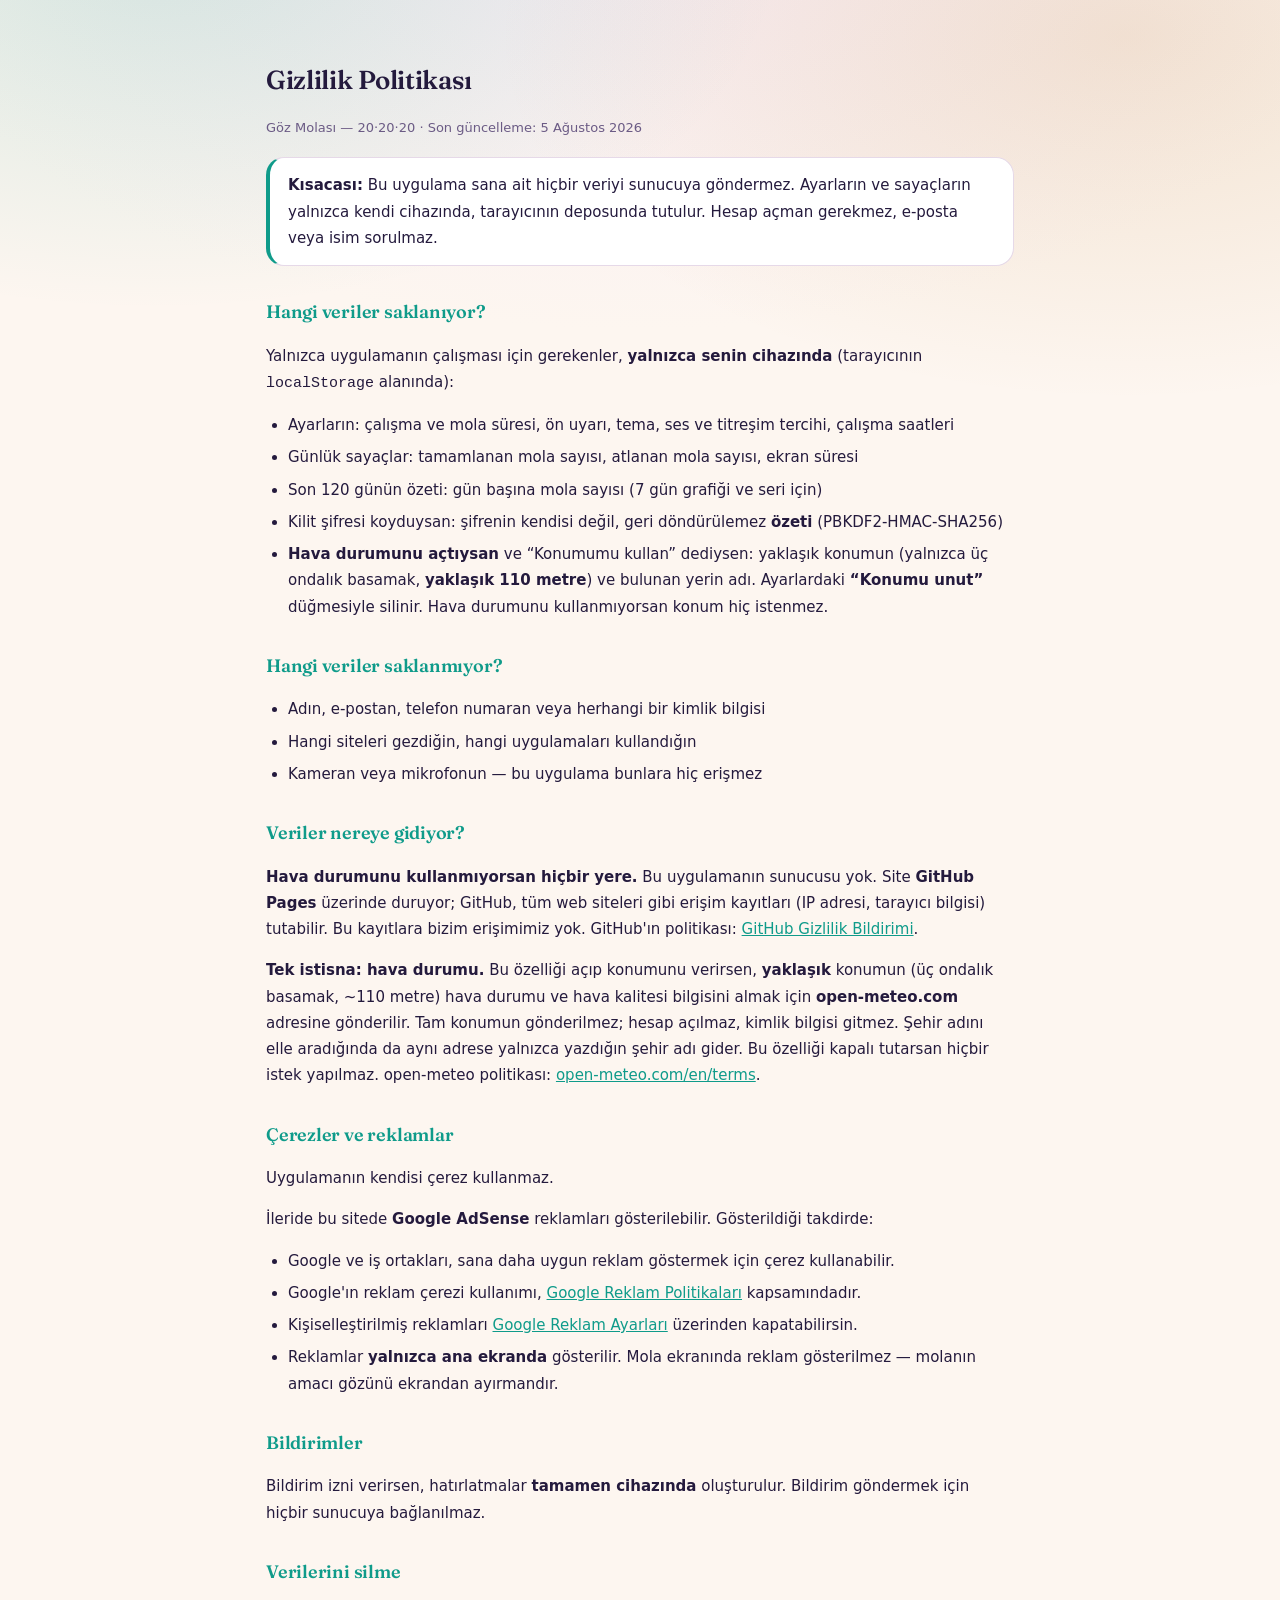
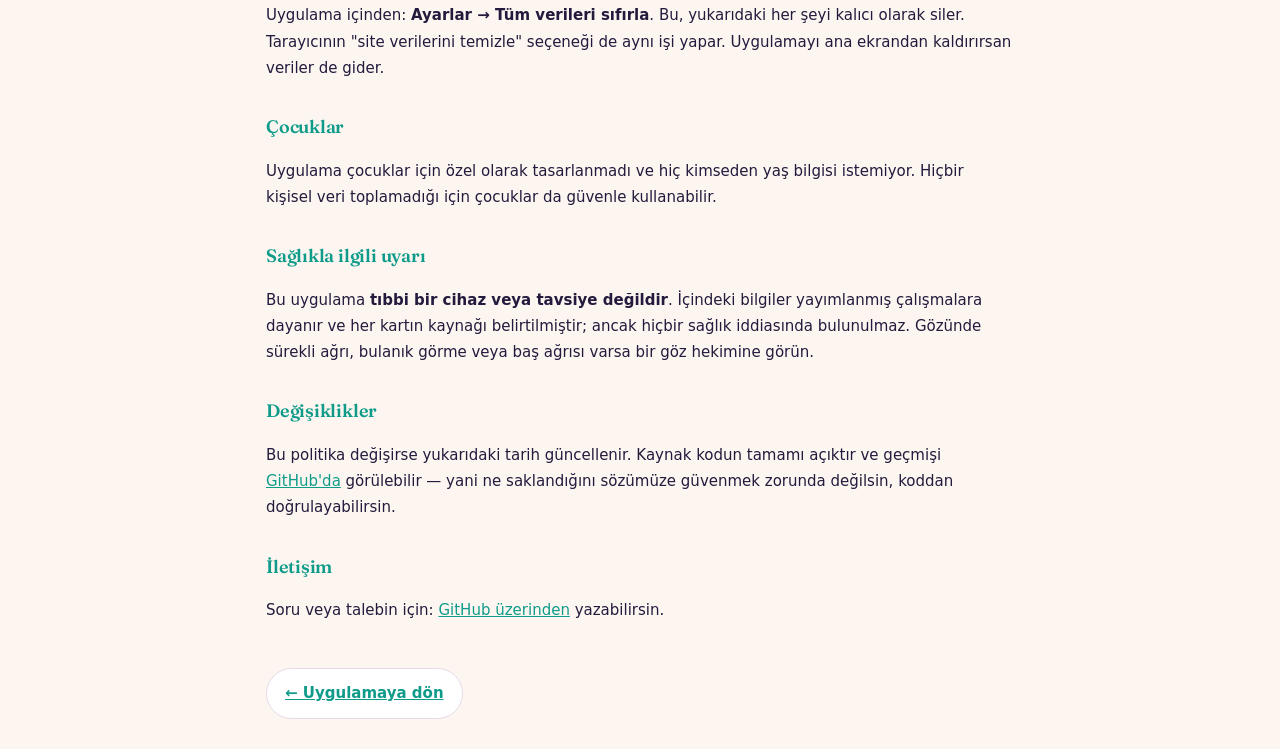
==== commit 035b2950: "v250: genis pencerede genisligi kullan + uygulama kipinde kurulum daveti cikmasin KULLANICI, yerelde" ====
--- a/gizlilik.html
+++ b/gizlilik.html
@@ -8,7 +8,7 @@
 <meta name="theme-color" content="#141130">
 <meta name="google-adsense-account" content="ca-pub-4471538043632173">
 <link rel="icon" href="ikon-192.png">
-<link rel="stylesheet" href="stil.css?s=v244">
+<link rel="stylesheet" href="stil.css?s=v250">
 <style>
   body { display: block; max-width: 780px; margin: 0 auto; }
   .metin { line-height: 1.75; font-size: 15px; }
--- a/stil.css
+++ b/stil.css
@@ -601,7 +601,11 @@
   align-items: center;
 }
 .bilgi-kart p  { margin: 0; font-size: 0.875rem; line-height: 1.55; color: var(--yazi-soluk); }
-.kaynak { display: block; margin-top: 8px; font-size: 0.71875rem; color: var(--yazi-soluk); opacity: 0.85; }
+/* CIFT SOLDURMA YOK. `--yazi-soluk` zaten karsitligi olculmus
+   soluk bir token; ustune `opacity` binince ekranda gorunen renk
+   baska bir renk oluyor ve olcum 4,02-4,32'ye dusuyordu (esik 4,5).
+   Solukluk isteniyorsa yeri token, saydamlik degil. */
+.kaynak { display: block; margin-top: 8px; font-size: 0.71875rem; color: var(--yazi-soluk); }
 
 /* ---------------- Uyarı balonu ---------------- */
 .uyari-balon {
@@ -672,6 +676,22 @@
    her temada tanimli; takma ad olarak baglandi - ikinci bir palet
    tanimlamak ikisinin ayrismasi demekti. */
 :root { --soluk: var(--yazi-soluk); }
+
+/* VURGU RENKLI YAZI ICIN AYRI TOKEN — TEK TANIM.
+
+   `--vurgu` bir ZEMIN/CERCEVE rengi olarak tasarlandi; zeminin
+   uzerinde YAZI olarak kullanildiginda on yedi temanin cogunda
+   4,5 esigini tutmuyor (olculdu: baglantilar 3,23, `td.evet` 3,46).
+
+   Vurguyu tumden birakmak o yazilarin kimligini siler; karisim hue'yu
+   koruyup yaziya dogru cekiyor, yani her temada zeminden uzaklasiyor.
+   Oran tahminle degil OLCULEREK secildi (17 tema supurmesi).
+
+   NIYE TEK TOKEN: ayni karisimi her kurala elle yazmak, K-102'nin ta
+   kendisi olurdu -- biri degisir, otekiler geride kalir. Simge,
+   cerceve ve buyuk baslik gibi 4,5 esigine tabi OLMAYAN yerler
+   `--vurgu` kullanmaya devam ediyor. */
+:root { --vurgu-metin: color-mix(in oklab, var(--vurgu) 55%, var(--yazi)); }
 
 [hidden] { display: none !important; }
 
@@ -836,7 +856,18 @@
   transition: background .15s, color .15s;
 }
 .sekme:hover { color: var(--yazi); }
-.sekme.secili { background: var(--vurgu); color: var(--ana-yazi, #0d2b28); }
+/* SECILI SEKME YAZISI, DUGMEYLE AYNI KAYNAKTAN.
+
+   Burada `var(--ana-yazi, #0d2b28)` yaziyordu ve `--ana-yazi` BUTUN
+   depoda baska hicbir yerde tanimli degildi: her tema sessizce
+   #0d2b28 yedegine dusuyordu. Olculdu -- zeytin vurgusunda 2,41:1,
+   varsayilan vurguda 3,62:1; ikisi de 4,5 esiginin altinda.
+
+   `--vurgu-yazi` ise CALISAN mekanizma: vurgunun parlakligindan
+   siyah/beyaz secen JS her tema degisiminde onu kuruyor
+   (arayuz.js/vurguYazisiniTazele). Ikinci bir renk degiskeni
+   uretmek, ayrismasi icin ikinci bir firsat uretmek demek. */
+.sekme.secili { background: var(--vurgu); color: var(--vurgu-yazi, #001a16); }
 
 .bilgiler-giris {
   max-width: 720px;
@@ -992,7 +1023,10 @@
 }
 .uzun-mola-evet {
   background: var(--vurgu);
-  color: var(--zemin);
+  /* `--zemin` DEGIL: zemin, vurgunun uzerinde okunaklı olmak zorunda
+     degil. Olculdu -- beyaz temada 4,16:1, Acik temada 3,23:1.
+     Vurgu zeminli her yazi ayni kaynaktan: `--vurgu-yazi`. */
+  color: var(--vurgu-yazi, #001a16);
   border: 1px solid var(--vurgu);
   font-weight: 600;
 }
@@ -1035,8 +1069,11 @@
   margin: 12px 0 0;
   text-align: center;
   font-size: 0.75rem;
+  /* CIFT SOLDURMA YOK (bkz. `.kaynak`). `--yazi-soluk` zaten soluk;
+     ustune 0,75 saydamlik binince olculen karsitlik 3,28'e dusuyordu.
+     Surum numarasi kucuk bir yazi, ama okunamayan bir surum numarasi
+     "hangi surumdeyim" sorusunu cevaplamaz. */
   color: var(--yazi-soluk);
-  opacity: 0.75;
 }
 
 .konum-notu {
@@ -1691,7 +1728,7 @@
   letter-spacing: 1.2px;
   text-transform: uppercase;
   color: var(--yazi-soluk);
-  opacity: 0.75;
+  /* opacity KALDIRILDI — cift soldurma; olculdu 3,35 (esik 4,5). */
   margin-bottom: 6px;
 }
 .reklam-alani ins { max-width: 100%; }
@@ -1721,7 +1758,14 @@
   max-width: 620px;
   line-height: 1.6;
 }
-.alt-bilgi a { color: var(--vurgu); }
+/* BAGLANTI RENGI VURGUDAN TURETILIYOR AMA YAZIYA DOGRU CEKILIYOR.
+
+   Duz `var(--vurgu)` olculdu: 3,23 (esik 4,5) -- on yedi temanin
+   bircogunda vurgu, zemine gore yeterince ayrilmiyor. Vurguyu tumden
+   birakmak baglantilarin kimligini siler; `color-mix` hue'yu koruyup
+   yaziya dogru cekiyor, yani her temada zeminden uzaklasiyor. Oran
+   olculerek secildi, tahminle degil. */
+.alt-bilgi a { color: var(--vurgu-metin); }
 
 /* ---------------- Erişilebilirlik ---------------- */
 /* Hareket hassasiyeti olan kullanıcılar için tüm animasyonları kes */
@@ -1757,6 +1801,26 @@
 }
 
 /* ---------------- Geniş ekran ---------------- */
+/* GENIS PENCEREDE GENISLIGI KULLAN.
+
+   KULLANICI (07.09.2026), yerelden acilan uygulama penceresi icin:
+   "o guzel gozukmuyor".
+
+   OLCULDU: `.bat` pencereyi 900x780 aciyor, icerik 720 pikselde
+   kaliyor -- 180 piksel bos kenar, ve sayfa 2269 piksel uzunlugunda.
+   Telefon icin dogru olan dar sutun, masaustu penceresinde bosluga
+   bakmak ve bosuna kaydirmak demek.
+
+   Kartlarin GENISLIGI tek yerden geliyor ki biri buyurken oteki
+   geride kalmasin (bu depoda bilinen sinif). Dar ekranda hicbir sey
+   degismiyor: kural yalniz 900 pikselin ustunde acilir. */
+@media (min-width: 900px) {
+  .ust, .sayac-kart, .istatistik, .hafta-kart, .bilgi-kart, .kutu,
+  .kurulum-serit, .durum-notu, .kip-dugmeler {
+    max-width: 860px;
+  }
+}
+
 @media (min-width: 780px) {
   body { padding-top: 34px; gap: 20px; }
   .sayac-kart { flex-direction: row; padding: 30px 34px; gap: 34px; }
@@ -1955,7 +2019,12 @@
 .rapor-buyuk b { font-size: 2.6rem; line-height: 1; color: var(--vurgu); }
 .rapor-buyuk span { font-size: .9375rem; color: var(--yazi-soluk); }
 .rapor-fark { margin: 8px 0 0; font-size: .875rem; }
-.rapor-fark[data-yon="artis"] { color: var(--basari, var(--vurgu)); }
+/* HAYALET DEGISKEN KALDIRILDI. `--basari` hicbir temada tanimli
+   degil; uygulanan renk HER ZAMAN yedekti, yani `var(--vurgu)`.
+   Tanimsiz bir degiskeni birakmak "bir basari rengimiz var" izlenimi
+   verir ve bir sonraki kisi onu aramaya cikar. Palette boyle bir renk
+   YOK; olan neyse o yaziliyor. */
+.rapor-fark[data-yon="artis"] { color: var(--vurgu); }
 .rapor-kutucuklar {
   display: grid;
   grid-template-columns: repeat(2, 1fr);
@@ -2075,7 +2144,13 @@
   padding: 8px 10px;
   border: 1px solid var(--cizgi);
   border-radius: 10px;
-  background: var(--kart2, var(--kart));
+  /* `--kart2` DEGIL `--kart-2`. Butun temalar `--kart-2` tanimliyor
+     (stil.css:59, 67, 75, 84...); buradaki tiresiz yazim hicbir yerde
+     yok, yani kural sessizce yedege dusuyor ve bu oge KART ile AYNI
+     zemini aliyordu -- ayirt edilsin diye konan ikinci ton hic
+     uygulanmiyordu. Tek harflik fark, gozle bulunmasi en zor kusur
+     turu; nobetci buldu. */
+  background: var(--kart-2, var(--kart));
   font-size: .8125rem;
   line-height: 1.5;
 }
@@ -2150,7 +2225,11 @@
    karsiligi. Renk TEK BASINA anlam tasimiyor - ayni bilgi kalin yazi
    ve yazinin kendisiyle de veriliyor. */
 .saatlik-eksen span[data-yogun="1"] {
-  color: var(--vurgu);
+  /* Olculdu: `var(--vurgu)` ile 3,23 (Acik tema) -- ve bu bir SAAT
+     ETIKETI, yani okunmasi gereken sey. Ustundeki yorum "saat etiketi
+     grafigin susu degil" diyor; en yogun saat, en cok okunmasi
+     gereken etiket olup en dusuk karsitliga sahipti. */
+  color: var(--vurgu-metin);
   font-weight: 700;
 }
 
@@ -2447,7 +2526,8 @@
   color: var(--yazi-soluk); font-weight: 600; white-space: nowrap;
 }
 .karsilastirma tbody tr:last-child td { border-bottom: 0; }
-.karsilastirma td.evet  { color: var(--vurgu); font-weight: 600; }
+/* Olculdu: `var(--vurgu)` ile 3,46 (Acik tema). Yazi, zemin uzerinde. */
+.karsilastirma td.evet  { color: var(--vurgu-metin); font-weight: 600; }
 .karsilastirma td.hayir { color: var(--yazi-soluk); }
 .kucuk-not { font-size: 0.78125rem !important; line-height: 1.6; }
 .karsilastirma .dugme { align-self: flex-start; }
@@ -2458,7 +2538,13 @@
 .ikinci-sekme {
   position: fixed;
   inset: 0;
-  z-index: 90;
+  /* MOLA PERDESININ USTUNDE (100 > 90 idi).
+
+     Ikinci kat guvenlik: birinci kat, askidaki sekmenin mola ekranini
+     hic acmamasi (arayuz.js/molaEkraniAc). Yine de bir yoldan acilirsa
+     cikis dugmesi perdenin ALTINDA kalmamali -- kullanicinin kacis
+     yolu, kacmasi gereken seyin altinda duramaz. */
+  z-index: 110;
   display: flex;
   align-items: center;
   justify-content: center;
@@ -2522,7 +2608,7 @@
   padding: 8px 10px;
   font-size: 0.82rem;
   line-height: 1.45;
-  opacity: 0.85;
+  /* opacity KALDIRILDI — cift soldurma (bkz. `.kaynak`). */
   border-left: 3px solid var(--vurgu, #7c6cf0);
   border-radius: 4px;
 }
@@ -2549,3 +2635,20 @@
    yapmıyor, kural yalnızca yer daraldığında devreye giriyor. */
 #sekmeSayac *,
 #sekmeBilgiler * { min-width: 0; }
+
+/* DOKUNMA HEDEFI, TASMA DUZELTMESINDEN SONRA GERI ALINIYOR.
+
+   Ustteki `#sekmeSayac * / #sekmeBilgiler *` kurali tasmayi onlemek
+   icin kondu ve ise yariyor -- ama id tasidigi icin tek sinifli
+   `.durum-notu-kapat { min-width: 44px }` kuralindan GUCLU ve onu
+   sessizce geciyor. Olculdu (07.09.2026): kapatma dugmesi 24x44
+   piksel, WCAG 2.5.8 alt siniri 44x44.
+
+   Bir duzeltmenin baska bir duzeltmeyi ezmesi, ikisi de dogru
+   yazilmis olsa bile olur; yakalayan sey `sinama_cekirdek`in dokunma
+   hedefi denetimi oldu. Genel kurali daraltmak yerine (tasma geri
+   gelirdi) hedef yeniden bildiriliyor -- yalniz DUGMELER icin. */
+#sekmeSayac .durum-notu-kapat,
+#sekmeBilgiler .durum-notu-kapat,
+#sekmeSayac .durum-notu-kapat *,
+#sekmeBilgiler .durum-notu-kapat * { min-width: 44px; }
